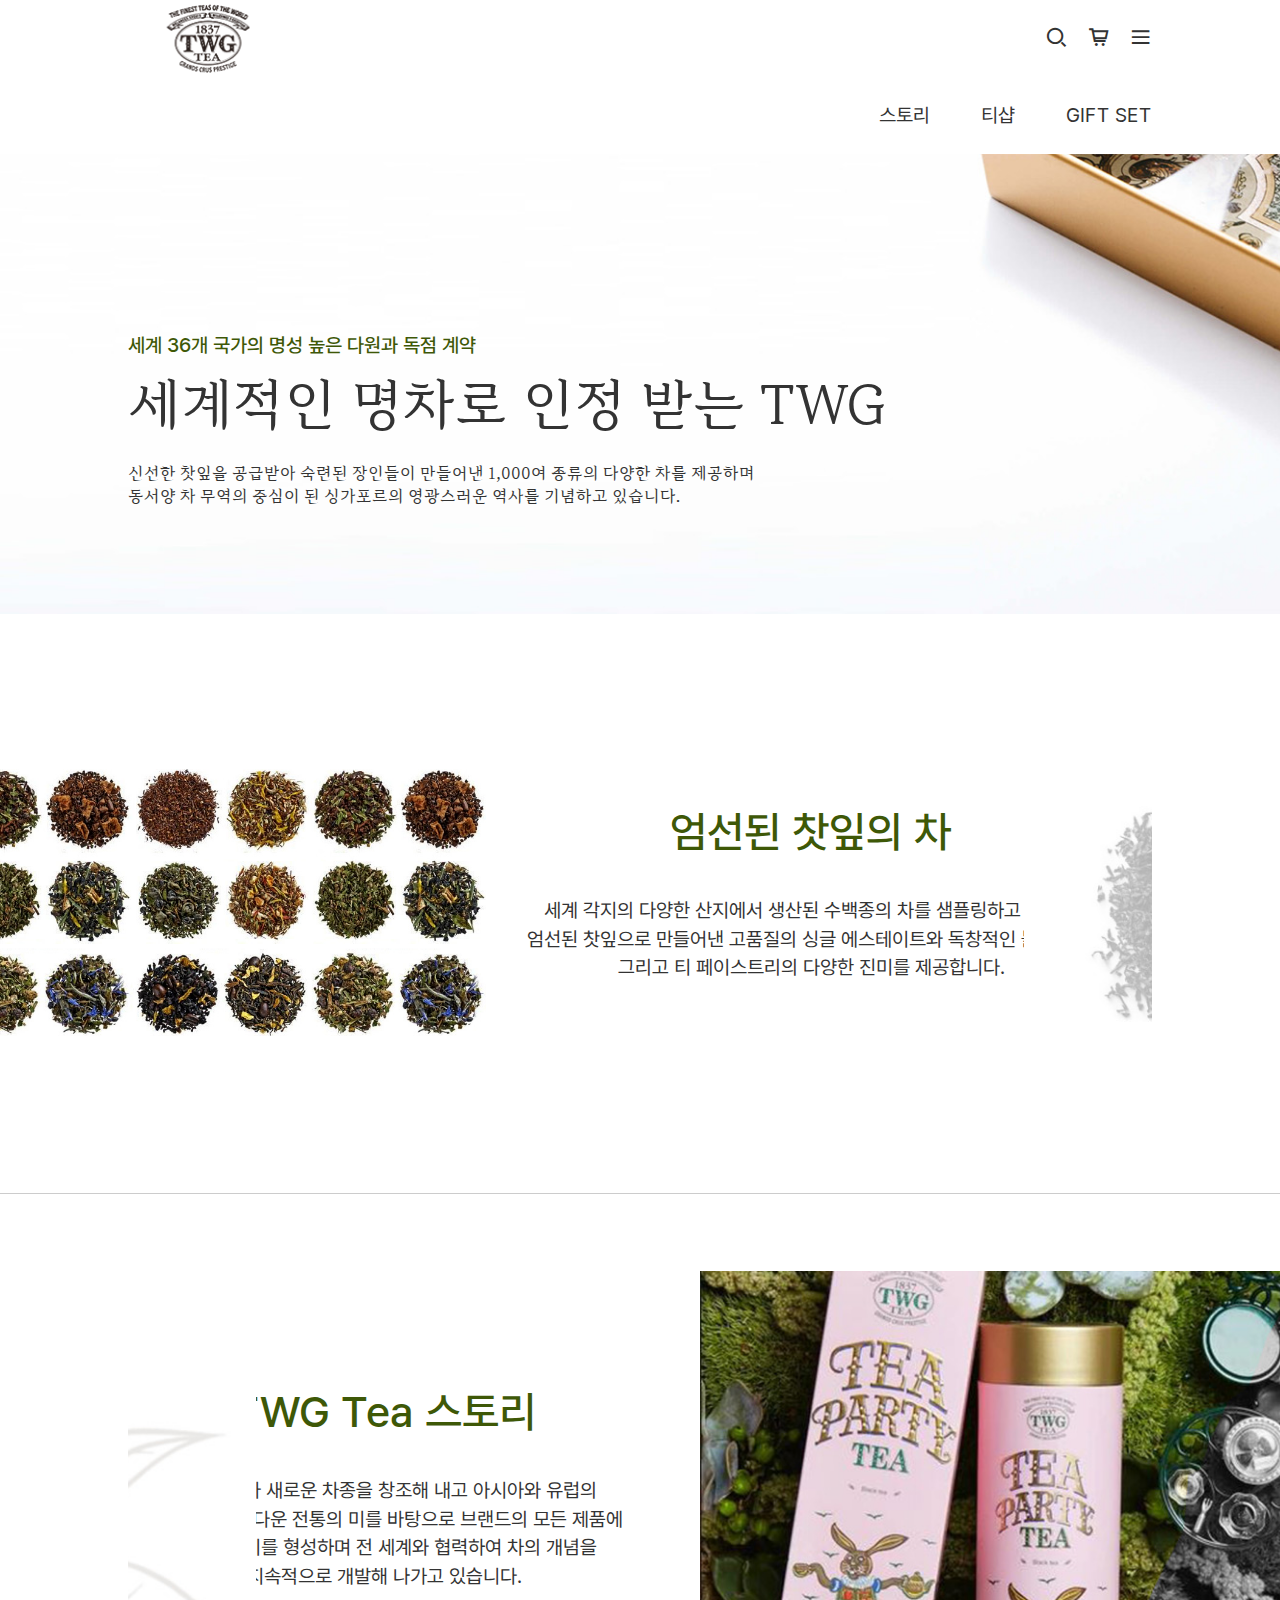
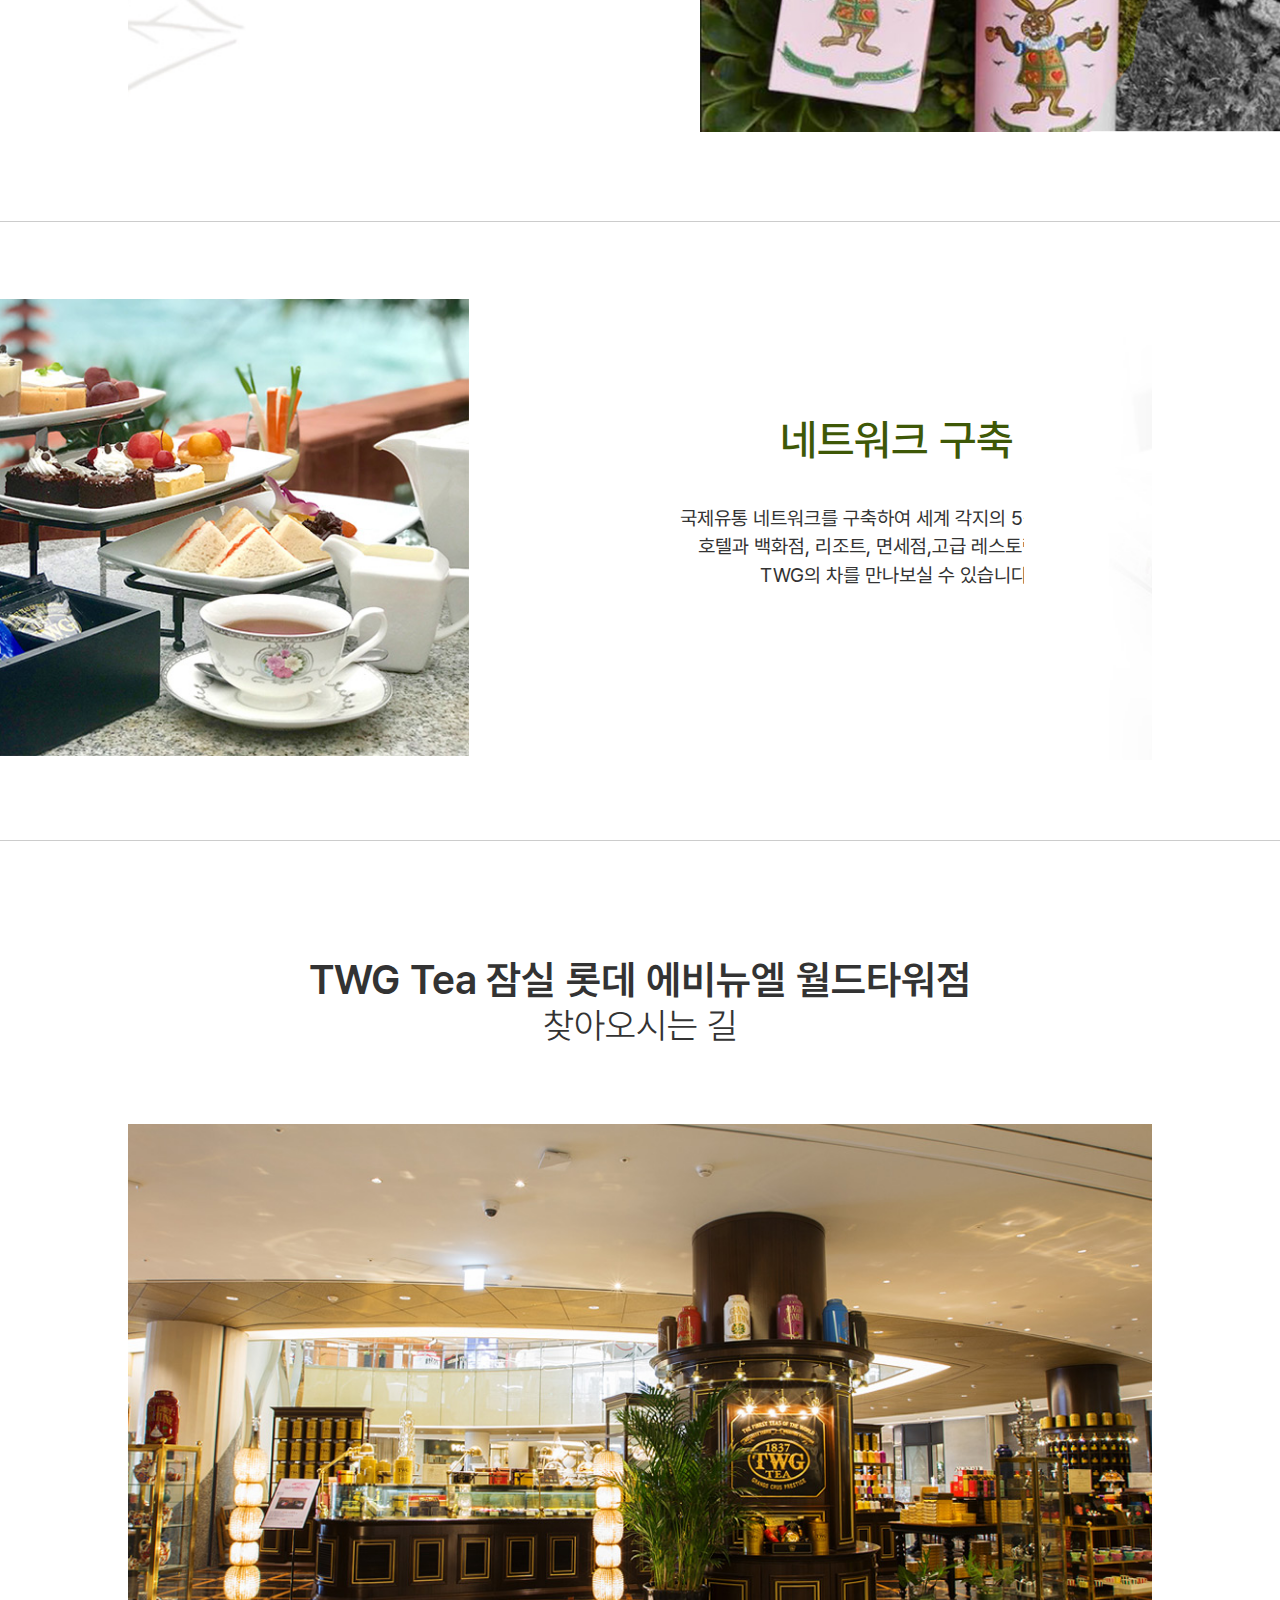
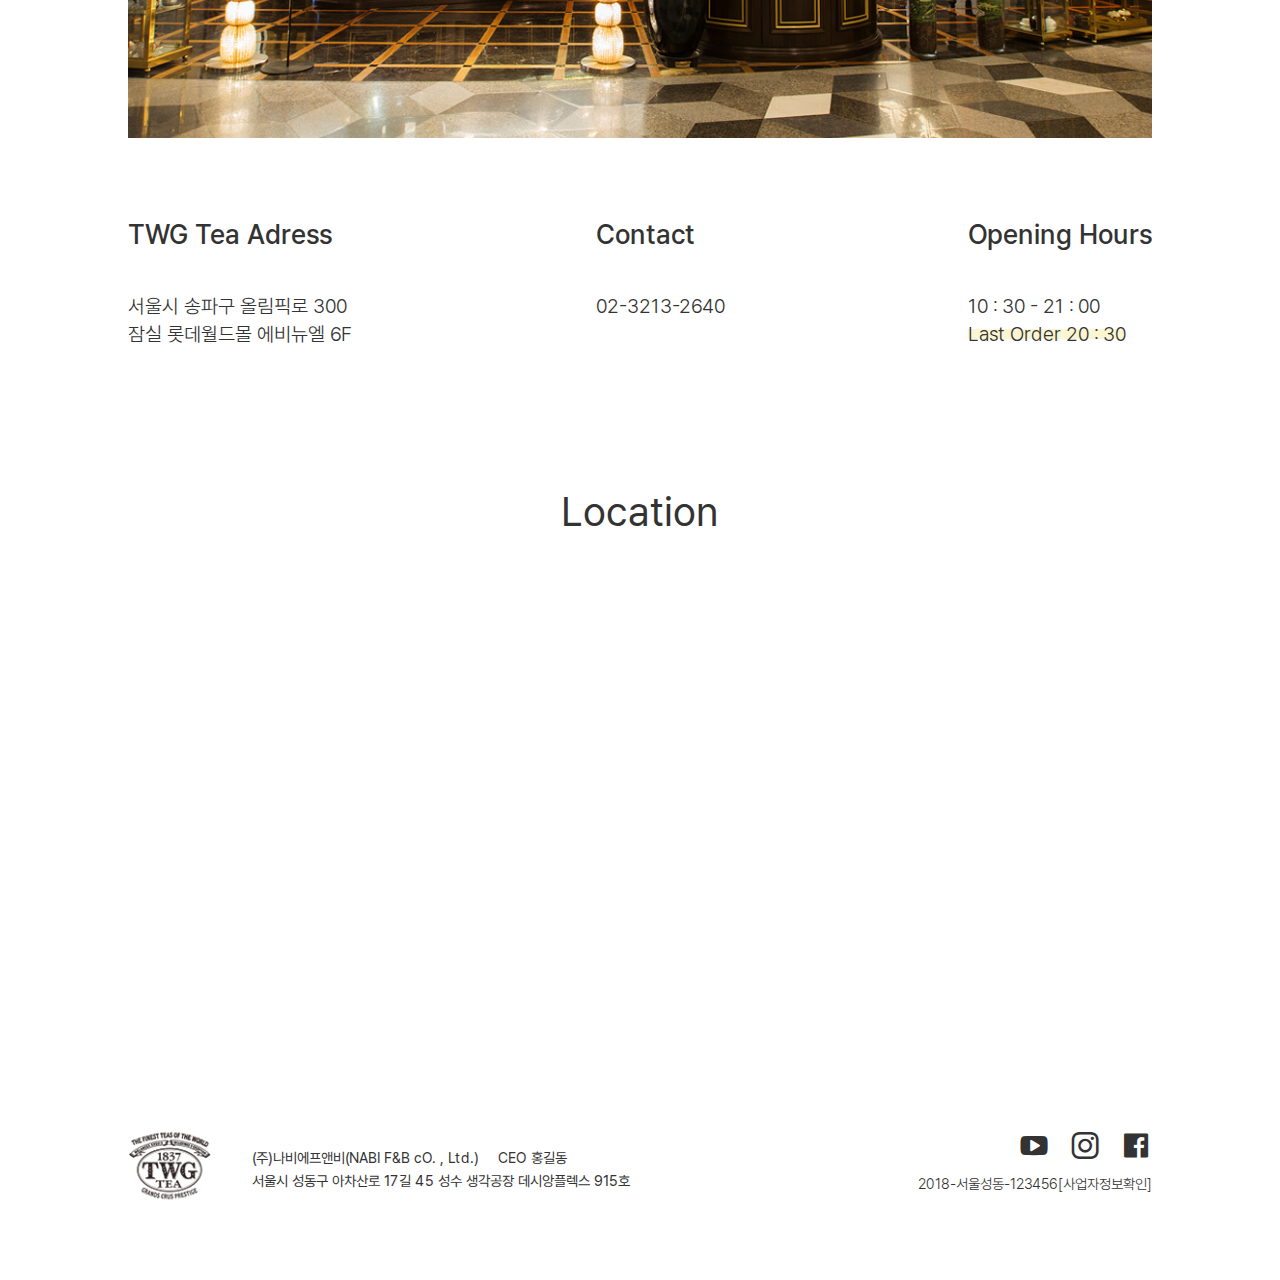
==== twg_sub01.html @ cb0516e0 "0603" ====
<!DOCTYPE html>
<html lang="ko">
<head>
    <meta charset="UTF-8">
    <meta http-equiv="X-UA-Compatible" content="IE=edge">
    <meta name="viewport" content="width=device-width, initial-scale=1.0">
    <title>TWG TEA</title>
    <link rel="stylesheet" href="./css/reset.css">
    <link rel="stylesheet" href="./css/xeicon.min.css">
    <link rel="stylesheet" href="./css/twg_sub01_pc.min.css">
    <script src="./js/jquery-3.6.0.min.js"></script>
    <script src="./js/twg_sub01.js"></script>
    <script src="./js/common.js"></script>
</head>
<body>

    <!-- 헤더 -->
    <div class="hdrWrap">
        <header>
            <div class="logo"><a href="./index.html"></a></div>
            <ul class="menu">
                <li><i></i></li>
                <li><i></i></li>
                <li><i></i></li>
            </ul>
        </header>
    </div>
    
    <!-- 메뉴박스 -->
    <div class="memuBoxWrap">
        <div class="menuBox">
            <ul class="menu">
                <li><a href="./twg_sub01.html">스토리</a></li>
                <li><a href="./twg_sub02.html">티샵</a></li>
                <li><a href="./twg_sub03.html">GIFT SET</a></li>
            </ul>
        </div>
    </div>

    <!-- 메인 -->
    <div class="mnWrap">
        <main>
            <div class="image"></div>
            <div class="texts">
                <h5>세계 36개 국가의 명성 높은 다원과 독점 계약</h5>
                <h2>세계적인 명차로 인정 받는 TWG</h2>
                <p>신선한 찻잎을 공급받아 숙련된 장인들이 만들어낸 1,000여 종류의 다양한 차를 제공하며<br>
                    동서양 차 무역의 중심이 된 싱가포르의 영광스러운 역사를 기념하고 있습니다.</p>
            </div>
        </main>
    </div>

    <!-- 컨텐츠1 -->
    <div class="cntWrap">
        <div class="content cnt01">
            <header></header>
            <section>
                <div class="artTop">
                    <article>
                        <div class="images">
                            <div class="image i1">
                                <div class="ovrGrid"></div>
                            </div>
                            <div class="image i2">
                                <div class="ovrGrid"></div>
                            </div>
                        </div>
                        <div class="texts">
                            <h3>엄선된 찻잎의 차</h3>
                            <p>세계 각지의 다양한 산지에서 생산된 수백종의 차를 샘플링하고 있으며<br>
                                엄선된 찻잎으로 만들어낸 고품질의 싱글 에스테이트와 독창적인 블렌딩 티<br>
                                그리고 티 페이스트리의 다양한 진미를 제공합니다.</p>
                        </div>
                        <div class="line"></div>
                    </article>
                </div>
                <div class="artMid">
                    <article>
                        <div class="texts">
                            <h3>TWG Tea 스토리</h3>
                            <p>매 시즌마다 새로운 차종을 창조해 내고 아시아와 유럽의<br>
                                우아하고 아름다운 전통의 미를 바탕으로 브랜드의 모든 제품에<br>
                                미적 이미지를 형성하며 전 세계와 협력하여 차의 개념을<br>
                                지속적으로 개발해 나가고 있습니다.</p>
                        </div>
                        <div class="images">
                            <div class="image i3">
                                <div class="ovrGrid"></div>
                            </div>
                            <div class="image i4">
                                <div class="ovrGrid"></div>
                            </div>
                        </div>
                    </article>
                </div>
                <div class="artBtm">
                    <article>
                        <div class="texts">
                            <h3>네트워크 구축</h3>
                            <p>국제유통 네트워크를 구축하여 세계 각지의 5성급 이상의<br>
                                호텔과 백화점, 리조트, 면세점,고급 레스토랑 등에서<br>
                                TWG의 차를 만나보실 수 있습니다.</p>
                        </div>
                        <div class="images">
                            <div class="image i5">
                                <div class="ovrGrid"></div>
                            </div>
                            <div class="image i6">
                                <div class="ovrGrid"></div>
                            </div>
                        </div>
                    </article>
                </div>
            </section>
        </div>
    </div>

    <!-- 컨텐츠2 -->
    <div class="cntWrap">
        <div class="content cnt02">
            <header>
                <h2>TWG Tea 잠실 롯데 에비뉴엘 월드타워점</h2>
                <h3>찾아오시는 길</h3>
            </header>
            <section>
                <article>
                    <div class="image"></div>
                    <div class="texts">
                        <div class="txtLeft">
                            <h3>TWG Tea Adress</h3>
                            <p>서울시 송파구 올림픽로 300<br>잠실 롯데월드몰 에비뉴엘 6F</p>
                        </div>
                        <div class="txtMid">
                            <h3>Contact</h3>
                            <p>02-3213-2640</p>
                        </div>
                        <div class="txtRight">
                            <h3>Opening Hours</h3>
                            <p>10 : 30 - 21 : 00<br>Last Order 20 : 30</p>
                        </div>
                    </div>
                </article>
            </section>
        </div>
    </div>

    <!-- 컨텐츠3 -->
    <div class="cntWrap">
        <div class="content cnt03">
            <header>
                <h2>Location</h2>
            </header>
            <section>
                <article>
                    <div class="image">
                        <!-- * 카카오맵 - 지도퍼가기 -->
                        <!-- 1. 지도 노드 -->
                        <div id="daumRoughmapContainer1653888207323" class="root_daum_roughmap root_daum_roughmap_landing"></div>

                        <!--
                            2. 설치 스크립트
                            * 지도 퍼가기 서비스를 2개 이상 넣을 경우, 설치 스크립트는 하나만 삽입합니다.
                        -->
                        <script charset="UTF-8" class="daum_roughmap_loader_script" src="https://ssl.daumcdn.net/dmaps/map_js_init/roughmapLoader.js"></script>

                        <!-- 3. 실행 스크립트 -->
                        <script charset="UTF-8">
                            new daum.roughmap.Lander({
                                "timestamp" : "1653888207323",
                                "key" : "2af9h",
                                "mapWidth" : "1080",
                                "mapHeight" : "440"
                            }).render();
                        </script>
                    </div>
                    <div class="texts"></div>
                </article>
            </section>
        </div>
    </div>

    <!-- 푸터 -->
    <div class="ftrWrap">
        <footer>
            <div class="ftrLeft">
                <div class="logo"></div>
                <div class="info">
                    <h3>(주)나비에프앤비(NABI F&B cO. , Ltd.)<span>CEO 홍길동</span></h3>
                    <h5>서울시 성동구 아차산로 17길 45 성수 생각공장 데시앙플렉스 915호</h5>
                </div>
            </div>
            <div class="ftrRight">
                <ul class="sns">
                    <li></li>
                    <li></li>
                    <li></li>
                </ul>
                <h5>2018-서울성동-123456[사업자정보확인]</h5>
            </div>
        </footer>
    </div>
    
</body>
</html>
---- css/xeicon.min.css ----
/*!
*  XEIcon 2.3.3 by @NAVER - http://xpressengine.github.io/XEIcon/ - @XEIcon
*  License - http://xpressengine.github.io/XEIcon/license.html (Font: SIL OFL 1.1, CSS: MIT License)
*/@font-face{font-family:xeicon;src:url(fonts/xeicon.eot?3ka2yj);src:url(fonts/xeicon.eot?3ka2yj#iefix) format("embedded-opentype"),url(fonts/xeicon.woff2?3ka2yj) format("woff2"),url(fonts/xeicon.ttf?3ka2yj) format("truetype"),url(fonts/xeicon.woff?3ka2yj) format("woff"),url(fonts/xeicon.svg?3ka2yj#xeicon) format("svg");font-weight:400;font-style:normal}[class*=" xi-"],[class^=xi-]{font-family:xeicon!important;display:inline-block;speak:none;font-style:normal;font-weight:400;font-variant:normal;text-transform:none;line-height:1;-webkit-font-smoothing:antialiased;-moz-osx-font-smoothing:grayscale}.xi-home:before{content:"\e900"}.xi-home-o:before{content:"\e902"}.xi-bars:before{content:"\e91c"}.xi-hamburger-back:before{content:"\eb46"}.xi-hamburger-out:before{content:"\eb45"}.xi-apps:before{content:"\e903"}.xi-ellipsis-h:before{content:"\e94a"}.xi-ellipsis-v:before{content:"\e949"}.xi-drag-vertical:before{content:"\e996"}.xi-drag-handle:before{content:"\e960"}.xi-arrow-top:before{content:"\e912"}.xi-arrow-bottom:before{content:"\e904"}.xi-arrow-left:before{content:"\e906"}.xi-arrow-right:before{content:"\e907"}.xi-arrow-up:before{content:"\e915"}.xi-arrow-down:before{content:"\e905"}.xi-long-arrow-left:before{content:"\e908"}.xi-long-arrow-right:before{content:"\e90b"}.xi-long-arrow-up:before{content:"\e909"}.xi-long-arrow-down:before{content:"\e90a"}.xi-angle-left:before{content:"\e93b"}.xi-angle-left-min:before{content:"\e93c"}.xi-angle-left-thin:before{content:"\e93d"}.xi-angle-right:before{content:"\e93e"}.xi-angle-right-min:before{content:"\e93f"}.xi-angle-right-thin:before{content:"\e940"}.xi-angle-up:before{content:"\e944"}.xi-angle-up-min:before{content:"\e945"}.xi-angle-up-thin:before{content:"\e946"}.xi-angle-down:before{content:"\e941"}.xi-angle-down-min:before{content:"\e942"}.xi-angle-down-thin:before{content:"\e943"}.xi-caret-up:before{content:"\e92f"}.xi-caret-up-min:before{content:"\e930"}.xi-caret-down:before{content:"\e935"}.xi-caret-down-min:before{content:"\e936"}.xi-caret-up-circle:before{content:"\e931"}.xi-caret-up-circle-o:before{content:"\e932"}.xi-caret-down-circle:before{content:"\e937"}.xi-caret-down-circle-o:before{content:"\e938"}.xi-caret-up-square:before{content:"\e933"}.xi-caret-up-square-o:before{content:"\e934"}.xi-caret-down-square:before{content:"\e939"}.xi-caret-down-square-o:before{content:"\e93a"}.xi-arrows-h:before{content:"\e90e"}.xi-arrows-v:before{content:"\e90f"}.xi-expand:before{content:"\e910"}.xi-compress:before{content:"\e911"}.xi-arrows:before{content:"\e90c"}.xi-arrows-alt:before{content:"\e90d"}.xi-compare-arrows:before{content:"\e947"}.xi-scroll:before{content:"\e94b"}.xi-dashboard:before{content:"\e948"}.xi-dashboard-o:before{content:"\e95e"}.xi-refresh:before{content:"\e973"}.xi-catched:before{content:"\e923"}.xi-renew:before{content:"\e977"}.xi-sync:before{content:"\e982"}.xi-eye:before{content:"\e951"}.xi-eye-o:before{content:"\e950"}.xi-eye-off:before{content:"\e953"}.xi-eye-slash:before{content:"\e953"}.xi-eye-off-o:before{content:"\e952"}.xi-eye-slash2:before{content:"\e952"}.xi-lock:before{content:"\e964"}.xi-lock-o:before{content:"\e966"}.xi-unlock:before{content:"\e965"}.xi-unlock-o:before{content:"\e967"}.xi-trash:before{content:"\e96e"}.xi-trash-o:before{content:"\e96f"}.xi-flag:before{content:"\e961"}.xi-flag-o:before{content:"\e962"}.xi-expand-square:before{content:"\e954"}.xi-compress-square:before{content:"\e955"}.xi-log-in:before{content:"\e963"}.xi-log-out:before{content:"\e972"}.xi-search:before{content:"\e97a"}.xi-magnifier:before{content:"\e97a"}.xi-zoom-in:before{content:"\e97b"}.xi-magnifier-expand:before{content:"\e97b"}.xi-zoom-out:before{content:"\e97c"}.xi-magnifier-reduce:before{content:"\e97c"}.xi-subdirectory:before{content:"\e97e"}.xi-subdirectory-arrow:before{content:"\e981"}.xi-external-link:before{content:"\e980"}.xi-cog:before{content:"\e986"}.xi-view-array:before{content:"\e983"}.xi-view-carousel:before{content:"\e984"}.xi-view-column:before{content:"\e985"}.xi-view-day:before{content:"\e98d"}.xi-view-list:before{content:"\e993"}.xi-view-module:before{content:"\e997"}.xi-view-stream:before{content:"\e99a"}.xi-wrench:before{content:"\e99b"}.xi-filter:before{content:"\e9d9"}.xi-funnel:before{content:"\e9d9"}.xi-plus:before{content:"\e913"}.xi-plus-min:before{content:"\e914"}.xi-plus-thin:before{content:"\e9c5"}.xi-minus:before{content:"\e91a"}.xi-minus-min:before{content:"\e91b"}.xi-minus-thin:before{content:"\e9c1"}.xi-close:before{content:"\e921"}.xi-close-min:before{content:"\e922"}.xi-close-thin:before{content:"\e9af"}.xi-check:before{content:"\e928"}.xi-check-min:before{content:"\e929"}.xi-check-thin:before{content:"\e92a"}.xi-plus-circle:before{content:"\e916"}.xi-plus-circle-o:before{content:"\e917"}.xi-minus-circle:before{content:"\e91d"}.xi-minus-circle-o:before{content:"\e91e"}.xi-close-circle:before{content:"\e924"}.xi-close-circle-o:before{content:"\e925"}.xi-check-circle:before{content:"\e92b"}.xi-check-circle-o:before{content:"\e92c"}.xi-plus-square:before{content:"\e918"}.xi-plus-square-o:before{content:"\e919"}.xi-minus-square:before{content:"\e91f"}.xi-minus-square-o:before{content:"\e920"}.xi-close-square:before{content:"\e926"}.xi-close-square-o:before{content:"\e927"}.xi-check-square:before{content:"\e92d"}.xi-check-box:before{content:"\e92d"}.xi-checkbox-blank:before{content:"\ea0e"}.xi-check-square-o:before{content:"\e92e"}.xi-checkbox-checked:before{content:"\e92e"}.xi-radiobox-blank:before{content:"\e9c6"}.xi-radiobox-checked:before{content:"\e9c7"}.xi-cut:before{content:"\e9b0"}.xi-label:before{content:"\e9b1"}.xi-label-o:before{content:"\e9b2"}.xi-library-add:before{content:"\e9b3"}.xi-library-bookmark:before{content:"\e9b4"}.xi-tagged-book:before{content:"\e9b4"}.xi-save:before{content:"\e9b9"}.xi-lightbulb:before{content:"\e9be"}.xi-idea:before{content:"\e9be"}.xi-lightbulb-o:before{content:"\e9bf"}.xi-link:before{content:"\e9c0"}.xi-package:before{content:"\e9c2"}.xi-archive:before{content:"\e9c2"}.xi-pen:before{content:"\e9c3"}.xi-pen-o:before{content:"\e9c4"}.xi-undo:before{content:"\e9d2"}.xi-redo:before{content:"\e9c8"}.xi-switch-off:before{content:"\e9c9"}.xi-switch-on:before{content:"\e9ca"}.xi-toggle-off:before{content:"\e9cb"}.xi-toggle-on:before{content:"\e9cd"}.xi-bookmark:before{content:"\ea1c"}.xi-bookmark-o:before{content:"\ea1d"}.xi-tag:before{content:"\ea36"}.xi-tags:before{content:"\ea37"}.xi-mail:before{content:"\ea06"}.xi-envelope:before{content:"\ea06"}.xi-social-email:before{content:"\ea06"}.xi-mail-o:before{content:"\ea07"}.xi-mail-read:before{content:"\ea08"}.xi-envelope-open:before{content:"\ea08"}.xi-mail-read-o:before{content:"\ea09"}.xi-send:before{content:"\ea0b"}.xi-paper-plane:before{content:"\ea0b"}.xi-reply:before{content:"\ea0d"}.xi-reply-all:before{content:"\ea0c"}.xi-share:before{content:"\e9fa"}.xi-share-l:before{content:"\e9fa"}.xi-share-alt:before{content:"\e9e9"}.xi-share-alt-o:before{content:"\e9ea"}.xi-call:before{content:"\e9d3"}.xi-phone:before{content:"\e9d3"}.xi-call-outgoing:before{content:"\e9d4"}.xi-call-incoming:before{content:"\e9d6"}.xi-call-reception:before{content:"\e9d6"}.xi-call-missed:before{content:"\e9d5"}.xi-comment:before{content:"\e9d7"}.xi-comment-o:before{content:"\e9d8"}.xi-forum:before{content:"\e9f0"}.xi-comments:before{content:"\e9f0"}.xi-forum-o:before{content:"\e9f1"}.xi-video-call:before{content:"\ea18"}.xi-xi-film:before{content:"\ea18"}.xi-voicemail:before{content:"\ea19"}.xi-note:before{content:"\ea1a"}.xi-note-o:before{content:"\ea1b"}.xi-at:before{content:"\ea0a"}.xi-message:before{content:"\ea14"}.xi-message-o:before{content:"\ea15"}.xi-speech:before{content:"\ea12"}.xi-speech-o:before{content:"\ea13"}.xi-user-address:before{content:"\e9f4"}.xi-profile:before{content:"\e9f2"}.xi-user-circle:before{content:"\e9f2"}.xi-profile-o:before{content:"\ea2a"}.xi-user:before{content:"\e9f3"}.xi-users:before{content:"\e9f9"}.xi-group:before{content:"\ea2e"}.xi-community:before{content:"\ea2e"}.xi-user-plus:before{content:"\e9f7"}.xi-users-plus:before{content:"\ea17"}.xi-user-o:before{content:"\e9f5"}.xi-users-o:before{content:"\ea04"}.xi-user-plus-o:before{content:"\e9f8"}.xi-star:before{content:"\ea0f"}.xi-star-o:before{content:"\ea16"}.xi-heart:before{content:"\ea10"}.xi-heart-o:before{content:"\ea11"}.xi-thumbs-up:before{content:"\ea28"}.xi-thumbs-down:before{content:"\ea29"}.xi-crown:before{content:"\e9da"}.xi-trophy:before{content:"\ea38"}.xi-emoticon-happy:before{content:"\e9dd"}.xi-happy-face:before{content:"\e9dd"}.xi-emoticon-happy-o:before{content:"\e9ed"}.xi-emoticon-smiley:before{content:"\e9e4"}.xi-smiley-face:before{content:"\e9e4"}.xi-emoticon-smiley-o:before{content:"\e9e6"}.xi-emoticon-neutral:before{content:"\e9eb"}.xi-neutral-face:before{content:"\e9eb"}.xi-emoticon-neutral-o:before{content:"\e9ec"}.xi-emoticon-bad:before{content:"\e9de"}.xi-emoticon-bad-o:before{content:"\e9df"}.xi-emoticon-sad:before{content:"\e9ee"}.xi-sad-face:before{content:"\e9ee"}.xi-emoticon-sad-o:before{content:"\e9ef"}.xi-emoticon-devil:before{content:"\e9e2"}.xi-angry-face:before{content:"\e9e2"}.xi-emoticon-devil-o:before{content:"\e9e3"}.xi-emoticon-cool:before{content:"\e9e0"}.xi-emoticon-cool-o:before{content:"\e9e1"}.xi-bell:before{content:"\e99c"}.xi-bell-o:before{content:"\e99d"}.xi-bell-off:before{content:"\e99e"}.xi-bell-slash:before{content:"\e99e"}.xi-bell-off-o:before{content:"\e99f"}.xi-alarm:before{content:"\ea1e"}.xi-alarm-o:before{content:"\ea1f"}.xi-alarm-off:before{content:"\ea20"}.xi-time:before{content:"\ea2b"}.xi-time-o:before{content:"\ea2c"}.xi-snooze:before{content:"\ea27"}.xi-calendar:before{content:"\e9a0"}.xi-calendar-add:before{content:"\e9a1"}.xi-calendar-remove:before{content:"\e9a2"}.xi-calendar-cancle:before{content:"\e9a3"}.xi-calendar-check:before{content:"\e9a4"}.xi-calendar-list:before{content:"\e9a5"}.xi-new:before{content:"\e9a8"}.xi-new-o:before{content:"\e9a9"}.xi-info:before{content:"\e9a6"}.xi-information-circle:before{content:"\e9a6"}.xi-info-o:before{content:"\e9a7"}.xi-help:before{content:"\e9ad"}.xi-unknown-circle:before{content:"\e9ad"}.xi-help-o:before{content:"\e9ac"}.xi-error:before{content:"\e9aa"}.xi-error-o:before{content:"\e9ab"}.xi-ban:before{content:"\e9ae"}.xi-slash-circle:before{content:"\e9ae"}.xi-warning:before{content:"\ea2d"}.xi-hand-paper:before{content:"\ea21"}.xi-key:before{content:"\ea22"}.xi-security:before{content:"\ea24"}.xi-shield:before{content:"\ea24"}.xi-shield-checked:before{content:"\ea25"}.xi-check-shield:before{content:"\ea25"}.xi-shield-checked-o:before{content:"\ea26"}.xi-align-justify:before{content:"\e956"}.xi-align-left:before{content:"\e957"}.xi-align-center:before{content:"\e958"}.xi-align-right:before{content:"\e959"}.xi-indent:before{content:"\e95a"}.xi-dedent:before{content:"\e95b"}.xi-list-dot:before{content:"\e95c"}.xi-list-ul:before{content:"\e95c"}.xi-list-square:before{content:"\e95d"}.xi-list-ul-square:before{content:"\e95d"}.xi-list-number:before{content:"\ea6b"}.xi-list-ol:before{content:"\ea6b"}.xi-list:before{content:"\e95f"}.xi-list-ul-l:before{content:"\e95f"}.xi-paragraph:before{content:"\e968"}.xi-bold:before{content:"\e96a"}.xi-italic:before{content:"\e96c"}.xi-strikethrough:before{content:"\e969"}.xi-underline:before{content:"\e96b"}.xi-caps:before{content:"\e96d"}.xi-text-size:before{content:"\eaba"}.xi-text-type:before{content:"\e97f"}.xi-type:before{content:"\e97f"}.xi-spellcheck:before{content:"\eaa9"}.xi-translate:before{content:"\eabc"}.xi-line-height:before{content:"\e976"}.xi-lineheight:before{content:"\e976"}.xi-font:before{content:"\ea63"}.xi-text-format:before{content:"\eab9"}.xi-text-color:before{content:"\eaaa"}.xi-color-fill:before{content:"\ea5e"}.xi-color-helper:before{content:"\ea5f"}.xi-scissors:before{content:"\e994"}.xi-document:before{content:"\e998"}.xi-form:before{content:"\e998"}.xi-palette:before{content:"\e995"}.xi-color:before{content:"\e995"}.xi-color-dropper:before{content:"\e97d"}.xi-eye-dropper:before{content:"\e97d"}.xi-eraser:before{content:"\e970"}.xi-eraser-o:before{content:"\e971"}.xi-sort-asc:before{content:"\e974"}.xi-lineheight-plus:before{content:"\e974"}.xi-sort-desc:before{content:"\e975"}.xi-lineheight-minus:before{content:"\e975"}.xi-rotate-right:before{content:"\e978"}.xi-rotate-left:before{content:"\e979"}.xi-layout:before{content:"\e988"}.xi-layout-top:before{content:"\e988"}.xi-layout-o:before{content:"\e98e"}.xi-layout-full:before{content:"\e989"}.xi-layout-full-o:before{content:"\e98f"}.xi-layout-snb:before{content:"\e98a"}.xi-layout-top-left:before{content:"\e98a"}.xi-layout-snb-o:before{content:"\e990"}.xi-layout-aside:before{content:"\e98b"}.xi-layout-top-right:before{content:"\e98b"}.xi-layout-aside-o:before{content:"\e991"}.xi-layout-column:before{content:"\e98c"}.xi-layout-top-three:before{content:"\e98c"}.xi-layout-column-o:before{content:"\e992"}.xi-crop:before{content:"\e999"}.xi-border-color:before{content:"\ea39"}.xi-line-style:before{content:"\ea66"}.xi-line-weight:before{content:"\ea67"}.xi-border-all:before{content:"\e987"}.xi-border-bottom:before{content:"\ea32"}.xi-border-clear:before{content:"\ea33"}.xi-border-horizontal:before{content:"\ea45"}.xi-border-inner:before{content:"\ea46"}.xi-border-left:before{content:"\ea49"}.xi-border-outer:before{content:"\ea4f"}.xi-border-right:before{content:"\ea51"}.xi-border-style:before{content:"\ea52"}.xi-border-top:before{content:"\ea54"}.xi-border-vertical:before{content:"\ea5c"}.xi-valign-top:before{content:"\eabf"}.xi-valign-bottom:before{content:"\eabd"}.xi-valign-center:before{content:"\eabe"}.xi-code:before{content:"\ea5d"}.xi-emoticon:before{content:"\ea62"}.xi-emoji:before{content:"\ea62"}.xi-face:before{content:"\ea62"}.xi-link-insert:before{content:"\ea6a"}.xi-link-l:before{content:"\ea6a"}.xi-link-broken:before{content:"\ea68"}.xi-unlink:before{content:"\ea68"}.xi-omega:before{content:"\ea6c"}.xi-opacity:before{content:"\ea6d"}.xi-overscan:before{content:"\ea78"}.xi-paperclip:before{content:"\ea7f"}.xi-transform:before{content:"\eabb"}.xi-power-off:before{content:"\e94c"}.xi-esc:before{content:"\e94f"}.xi-command:before{content:"\e94e"}.xi-alt:before{content:"\e94d"}.xi-tab:before{content:"\eaf8"}.xi-backspace:before{content:"\eac4"}.xi-capslock:before{content:"\ead6"}.xi-watch:before{content:"\e9b5"}.xi-mouse:before{content:"\e9b6"}.xi-sdcard:before{content:"\e9b7"}.xi-usb-drive:before{content:"\e9b8"}.xi-diskette:before{content:"\e9ba"}.xi-print:before{content:"\e9bb"}.xi-social-print:before{content:"\e9bb"}.xi-fax:before{content:"\e9bc"}.xi-webcam:before{content:"\e9cc"}.xi-projector:before{content:"\e9ce"}.xi-presentation:before{content:"\e9cf"}.xi-plug:before{content:"\e9d0"}.xi-speaker:before{content:"\ea60"}.xi-airplay:before{content:"\eac0"}.xi-alarm-clock:before{content:"\eac1"}.xi-alarm-clock-o:before{content:"\eac2"}.xi-alarm-clock-off:before{content:"\eac3"}.xi-battery:before{content:"\eac5"}.xi-battery-full:before{content:"\eac5"}.xi-battery-o:before{content:"\ead0"}.xi-battery-min:before{content:"\ead0"}.xi-battery-10:before{content:"\eac6"}.xi-battery-20:before{content:"\eac7"}.xi-battery-30:before{content:"\eac8"}.xi-battery-40:before{content:"\eac9"}.xi-battery-50:before{content:"\eacb"}.xi-battery-60:before{content:"\eacc"}.xi-battery-70:before{content:"\eacd"}.xi-battery-80:before{content:"\eace"}.xi-battery-90:before{content:"\eacf"}.xi-bluetooth:before{content:"\ead1"}.xi-bluetooth-off:before{content:"\ead2"}.xi-bluetooth-on:before{content:"\ead3"}.xi-bluetooth-search:before{content:"\ead4"}.xi-brightness:before{content:"\ead5"}.xi-clock:before{content:"\ead7"}.xi-clock-o:before{content:"\ead8"}.xi-contrast:before{content:"\ead9"}.xi-desktop:before{content:"\eada"}.xi-monitor:before{content:"\eada"}.xi-laptop:before{content:"\eae9"}.xi-devices:before{content:"\eadb"}.xi-tablet:before{content:"\eaf9"}.xi-mobile:before{content:"\eaed"}.xi-tv:before{content:"\eafb"}.xi-enter:before{content:"\eadc"}.xi-flashlight:before{content:"\eadd"}.xi-flashlight-off:before{content:"\eade"}.xi-flight-off:before{content:"\eadf"}.xi-flight-on:before{content:"\eae0"}.xi-gamepad:before{content:"\eae1"}.xi-gps:before{content:"\eae2"}.xi-gps-none:before{content:"\eae3"}.xi-gps-off:before{content:"\eae4"}.xi-hdd:before{content:"\eae5"}.xi-hdmi:before{content:"\eae6"}.xi-keyboard:before{content:"\eae7"}.xi-keyboard-o:before{content:"\eae8"}.xi-space-bar:before{content:"\eaf7"}.xi-lock-rotation:before{content:"\eaea"}.xi-chip:before{content:"\eaeb"}.xi-chip-o:before{content:"\eaec"}.xi-mouse-pointer:before{content:"\eaee"}.xi-router:before{content:"\eaef"}.xi-wifi-router:before{content:"\eaef"}.xi-router-o:before{content:"\eaf0"}.xi-signal:before{content:"\eaf1"}.xi-signal-1:before{content:"\eaf2"}.xi-signal-2:before{content:"\eaf3"}.xi-signal-3:before{content:"\eaf4"}.xi-signal-4:before{content:"\eaf5"}.xi-signal-none:before{content:"\eaf6"}.xi-touch:before{content:"\eafa"}.xi-usb:before{content:"\eafc"}.xi-wifi:before{content:"\eafd"}.xi-wifi-signal:before{content:"\eafd"}.xi-wifi-signal-mid:before{content:"\eafe"}.xi-wifi-signal-min:before{content:"\eaff"}.xi-wifi-signal-off:before{content:"\eb00"}.xi-chart-bar:before{content:"\e901"}.xi-book:before{content:"\ea34"}.xi-book-o:before{content:"\ea35"}.xi-play:before{content:"\ea3e"}.xi-caret-right:before{content:"\ea3e"}.xi-play-circle:before{content:"\ea40"}.xi-play-circle-o:before{content:"\ea3f"}.xi-pause-circle:before{content:"\ea3d"}.xi-pause-circle-o:before{content:"\ea3c"}.xi-pause:before{content:"\ea3b"}.xi-stop:before{content:"\ea41"}.xi-recording-stop:before{content:"\eb24"}.xi-recording:before{content:"\eb21"}.xi-record:before{content:"\eb21"}.xi-eject:before{content:"\ea42"}.xi-step-backward:before{content:"\ea43"}.xi-step-forward:before{content:"\ea44"}.xi-backward:before{content:"\ea47"}.xi-forward:before{content:"\ea48"}.xi-fast-backward:before{content:"\eb08"}.xi-fast-forward:before{content:"\eb07"}.xi-camera:before{content:"\ea4b"}.xi-camera-o:before{content:"\ea4a"}.xi-videocam:before{content:"\ea4d"}.xi-video-camera:before{content:"\ea4d"}.xi-videocam-o:before{content:"\ea4c"}.xi-image:before{content:"\ea50"}.xi-image-o:before{content:"\ea4e"}.xi-microphone-o:before{content:"\ea56"}.xi-microphone:before{content:"\ea57"}.xi-microphone-off:before{content:"\ea58"}.xi-microphone-slash:before{content:"\ea58"}.xi-volume-mute:before{content:"\ea59"}.xi-volume:before{content:"\ea59"}.xi-volume-down:before{content:"\ea5a"}.xi-volume-min:before{content:"\ea5a"}.xi-volume-up:before{content:"\ea5b"}.xi-volume-max:before{content:"\ea5b"}.xi-volume-off:before{content:"\eb39"}.xi-volume-slash:before{content:"\eb39"}.xi-album:before{content:"\ea61"}.xi-record-play:before{content:"\ea61"}.xi-cd-r:before{content:"\ea61"}.xi-headset:before{content:"\ea64"}.xi-music:before{content:"\ea65"}.xi-chart-pyramid:before{content:"\ea69"}.xi-chart-bar-square:before{content:"\eb01"}.xi-chart-line:before{content:"\eb02"}.xi-chart-pie:before{content:"\eb03"}.xi-chart-pie-o:before{content:"\eb04"}.xi-equalizer:before{content:"\eb05"}.xi-volume-bar:before{content:"\eb05"}.xi-equalizer-thin:before{content:"\ea55"}.xi-exposure:before{content:"\eb06"}.xi-flash:before{content:"\eb09"}.xi-flash-off:before{content:"\eb0a"}.xi-focus-center:before{content:"\eb0b"}.xi-focus-frame:before{content:"\eb0c"}.xi-focus-weak:before{content:"\eb11"}.xi-paper:before{content:"\eb1e"}.xi-paper-o:before{content:"\eb1f"}.xi-library-books:before{content:"\eb14"}.xi-library-books-o:before{content:"\eb16"}.xi-library-image:before{content:"\eb17"}.xi-library-image-o:before{content:"\eb18"}.xi-library-music:before{content:"\eb19"}.xi-library-video:before{content:"\eb1a"}.xi-movie:before{content:"\eb1b"}.xi-movie-o:before{content:"\eb1c"}.xi-pacman:before{content:"\eb1d"}.xi-radio:before{content:"\eb20"}.xi-repeat:before{content:"\eb25"}.xi-repeat-one:before{content:"\eb26"}.xi-shuffle:before{content:"\eb27"}.xi-timer:before{content:"\eb29"}.xi-timer-o:before{content:"\eb2a"}.xi-timer-off-o:before{content:"\eb2f"}.xi-timer-sand:before{content:"\eb30"}.xi-sandwatch-min:before{content:"\eb30"}.xi-timer-sand-o:before{content:"\eb31"}.xi-trending-flat:before{content:"\eb36"}.xi-trending-down:before{content:"\eb33"}.xi-decline:before{content:"\eb33"}.xi-trending-up:before{content:"\eb37"}.xi-rise:before{content:"\eb37"}.xi-tune:before{content:"\eb38"}.xi-map:before{content:"\eb22"}.xi-map-folding:before{content:"\eb22"}.xi-map-o:before{content:"\eb23"}.xi-my-location:before{content:"\eb5d"}.xi-location-arrow:before{content:"\eb58"}.xi-woman:before{content:"\ea2f"}.xi-man:before{content:"\ea30"}.xi-toilet:before{content:"\ea31"}.xi-pregnant-woman:before{content:"\eb61"}.xi-maternity:before{content:"\eb61"}.xi-walk:before{content:"\eb6d"}.xi-walking:before{content:"\eb6d"}.xi-run:before{content:"\eb63"}.xi-wheelchair:before{content:"\eb6e"}.xi-glass:before{content:"\eb28"}.xi-market:before{content:"\eb2b"}.xi-shopping-bag:before{content:"\eb2b"}.xi-pharmacy:before{content:"\eb2c"}.xi-laundry:before{content:"\eb2e"}.xi-florist:before{content:"\eb32"}.xi-hlz:before{content:"\eb34"}.xi-park:before{content:"\eb35"}.xi-airplane:before{content:"\eb3a"}.xi-all:before{content:"\eb3b"}.xi-flight-takeoff:before{content:"\eb3c"}.xi-flight:before{content:"\eb3c"}.xi-flight-land:before{content:"\eb3d"}.xi-bank:before{content:"\eb3e"}.xi-bank-o:before{content:"\eb3e"}.xi-beach:before{content:"\eb3f"}.xi-bicycle:before{content:"\eb40"}.xi-building:before{content:"\eb41"}.xi-bus:before{content:"\eb42"}.xi-business:before{content:"\eb43"}.xi-cafe:before{content:"\eb44"}.xi-cake:before{content:"\eb47"}.xi-car:before{content:"\eb48"}.xi-church:before{content:"\eb49"}.xi-city:before{content:"\eb4a"}.xi-compass:before{content:"\eb4b"}.xi-compass-o:before{content:"\eb4c"}.xi-convenience-store:before{content:"\eb4d"}.xi-directions:before{content:"\eb4e"}.xi-factory:before{content:"\eb4f"}.xi-fitness-center:before{content:"\eb50"}.xi-garden:before{content:"\eb51"}.xi-gas-station:before{content:"\eb52"}.xi-golf:before{content:"\eb53"}.xi-hand-pointing:before{content:"\eb54"}.xi-hospital:before{content:"\eb55"}.xi-hotel:before{content:"\eb56"}.xi-library:before{content:"\eb57"}.xi-maker:before{content:"\eb59"}.xi-marker-circle:before{content:"\eb59"}.xi-marker-plus:before{content:"\eb5b"}.xi-maker-drop:before{content:"\eb5f"}.xi-map-marker:before{content:"\eb5f"}.xi-marker-check:before{content:"\eb5a"}.xi-motorcycle:before{content:"\eb5c"}.xi-navigation:before{content:"\eb5e"}.xi-pool:before{content:"\eb60"}.xi-restaurant:before{content:"\eb62"}.xi-school:before{content:"\eb64"}.xi-ship:before{content:"\eb65"}.xi-spa:before{content:"\eb66"}.xi-stroller:before{content:"\eb67"}.xi-subway:before{content:"\eb68"}.xi-taxi:before{content:"\eb69"}.xi-theater:before{content:"\eb6a"}.xi-film:before{content:"\eb6a"}.xi-traffic:before{content:"\eb6b"}.xi-train:before{content:"\eb6c"}.xi-cart:before{content:"\eb6f"}.xi-cart-o:before{content:"\e9fb"}.xi-cart-add:before{content:"\e9fc"}.xi-cart-remove:before{content:"\e9fd"}.xi-basket:before{content:"\e9fe"}.xi-box:before{content:"\ea01"}.xi-fragile:before{content:"\ea02"}.xi-coupon:before{content:"\ea03"}.xi-shop:before{content:"\ea05"}.xi-gift:before{content:"\eb70"}.xi-present:before{content:"\eb70"}.xi-gift-o:before{content:"\ea3a"}.xi-exchange:before{content:"\ea53"}.xi-barter:before{content:"\ea53"}.xi-yuan:before{content:"\ea6e"}.xi-won:before{content:"\ea6f"}.xi-yen:before{content:"\ea70"}.xi-pound:before{content:"\ea71"}.xi-euro:before{content:"\ea72"}.xi-rial:before{content:"\ea73"}.xi-dollar:before{content:"\ea74"}.xi-peso:before{content:"\ea75"}.xi-rupee:before{content:"\ea76"}.xi-credit-card:before{content:"\ea77"}.xi-money:before{content:"\ea79"}.xi-piggy-bank:before{content:"\ea7a"}.xi-strongbox:before{content:"\ea7b"}.xi-briefcase:before{content:"\ea7c"}.xi-percent:before{content:"\ea7d"}.xi-calculator:before{content:"\ea7e"}.xi-medicine:before{content:"\eb2d"}.xi-receipt:before{content:"\eb71"}.xi-truck:before{content:"\eb72"}.xi-wallet:before{content:"\eb73"}.xi-file:before{content:"\ea94"}.xi-file-o:before{content:"\ea80"}.xi-file-add:before{content:"\ea95"}.xi-file-add-o:before{content:"\ea81"}.xi-file-remove:before{content:"\ea96"}.xi-file-remove-o:before{content:"\ea82"}.xi-file-text:before{content:"\ea97"}.xi-file-text-o:before{content:"\ea83"}.xi-documents:before{content:"\ea98"}.xi-stack-paper:before{content:"\ea98"}.xi-documents-o:before{content:"\ea84"}.xi-file-image:before{content:"\ea99"}.xi-file-image-o:before{content:"\ea85"}.xi-file-video:before{content:"\ea9a"}.xi-file-video-o:before{content:"\ea86"}.xi-file-music:before{content:"\ea9b"}.xi-file-music-o:before{content:"\ea87"}.xi-file-code:before{content:"\ea9c"}.xi-file-code-o:before{content:"\ea88"}.xi-file-zip:before{content:"\ea9d"}.xi-file-zip-o:before{content:"\ea89"}.xi-file-upload:before{content:"\ea9e"}.xi-file-upload-o:before{content:"\ea8a"}.xi-file-download:before{content:"\ea9f"}.xi-file-download-o:before{content:"\ea8b"}.xi-file-check:before{content:"\eaa0"}.xi-file-check-o:before{content:"\ea8c"}.xi-folder:before{content:"\eaa1"}.xi-folder-o:before{content:"\ea8d"}.xi-folder-open:before{content:"\eaa8"}.xi-folder-shared:before{content:"\eb7d"}.xi-folder-zip:before{content:"\eaa7"}.xi-folder-zip-o:before{content:"\ea93"}.xi-folder-add:before{content:"\eaa2"}.xi-folder-add-o:before{content:"\ea8e"}.xi-folder-remove:before{content:"\eaa3"}.xi-folder-remove-o:before{content:"\ea8f"}.xi-folder-check:before{content:"\eaa4"}.xi-folder-check-o:before{content:"\ea90"}.xi-folder-upload:before{content:"\eaa5"}.xi-folder-upload-o:before{content:"\ea91"}.xi-folder-download:before{content:"\eaa6"}.xi-folder-download-o:before{content:"\ea92"}.xi-attachment:before{content:"\eb74"}.xi-cloud:before{content:"\eb75"}.xi-cloud-o:before{content:"\eb78"}.xi-cloud-off:before{content:"\eb79"}.xi-cloud-upload:before{content:"\eb7a"}.xi-cloud-upload-o:before{content:"\eb7b"}.xi-cloud-download:before{content:"\eb76"}.xi-cloud-download-o:before{content:"\eb77"}.xi-upload:before{content:"\eb7e"}.xi-download:before{content:"\eb7c"}.xi-globus:before{content:"\e9d1"}.xi-browser:before{content:"\e9db"}.xi-browser-text:before{content:"\e9dc"}.xi-rss-square:before{content:"\e9e5"}.xi-central-signal:before{content:"\e9e7"}.xi-central-router:before{content:"\e9e8"}.xi-antenna:before{content:"\e9f6"}.xi-barcode:before{content:"\e9ff"}.xi-qr-code:before{content:"\ea00"}.xi-accessibility:before{content:"\eb7f"}.xi-branch:before{content:"\eb80"}.xi-fork:before{content:"\eb85"}.xi-code-fork:before{content:"\eb85"}.xi-pull-requests:before{content:"\eb92"}.xi-merge:before{content:"\eb8b"}.xi-log:before{content:"\eb8a"}.xi-bug:before{content:"\eb81"}.xi-cookie:before{content:"\eb82"}.xi-fingerprint:before{content:"\eb84"}.xi-css3:before{content:"\eb83"}.xi-html5:before{content:"\eb86"}.xi-javascript:before{content:"\eb87"}.xi-csharp:before{content:"\eb88"}.xi-php:before{content:"\eb91"}.xi-python:before{content:"\eb94"}.xi-milestone:before{content:"\eb8c"}.xi-network-company:before{content:"\eb8d"}.xi-network-folder:before{content:"\eb8e"}.xi-network-home:before{content:"\eb8f"}.xi-home-network:before{content:"\eb8f"}.xi-network-public:before{content:"\eb90"}.xi-cloud-network:before{content:"\eb90"}.xi-puzzle:before{content:"\eb93"}.xi-rss:before{content:"\eb95"}.xi-social-rssfeed:before{content:"\eb95"}.xi-server:before{content:"\eb96"}.xi-network-server:before{content:"\eb97"}.xi-sitemap:before{content:"\eb98"}.xi-sitemap-o:before{content:"\eb99"}.xi-spinner-1:before{content:"\ec33"}.xi-spinner-2:before{content:"\ec34"}.xi-spinner-3:before{content:"\ec35"}.xi-spinner-4:before{content:"\ec36"}.xi-spinner-5:before{content:"\ec37"}.xi-full-moon:before{content:"\eb0d"}.xi-fullmoon:before{content:"\eb0d"}.xi-half-moon:before{content:"\eb0e"}.xi-halfmoon:before{content:"\eb0e"}.xi-crescent:before{content:"\eb9b"}.xi-moon:before{content:"\eb0f"}.xi-night:before{content:"\eb10"}.xi-snow-crystal:before{content:"\eb15"}.xi-snow:before{content:"\eb15"}.xi-cloudy:before{content:"\eb9c"}.xi-fog:before{content:"\eb9d"}.xi-foggy:before{content:"\eb9e"}.xi-lightning:before{content:"\eb9f"}.xi-partly-cloudy:before{content:"\eba0"}.xi-pouring:before{content:"\eba1"}.xi-rain:before{content:"\eba1"}.xi-snowy:before{content:"\eba2"}.xi-heavy-snow:before{content:"\eba2"}.xi-sun:before{content:"\eba3"}.xi-sun-o:before{content:"\eba4"}.xi-sunset:before{content:"\eba5"}.xi-sunset-down:before{content:"\eba6"}.xi-sunset-up:before{content:"\eba7"}.xi-thermometer:before{content:"\eba8"}.xi-tint:before{content:"\eba9"}.xi-humidity:before{content:"\eba9"}.xi-tint-o:before{content:"\ebaa"}.xi-tornado:before{content:"\ebab"}.xi-umbrella:before{content:"\ebac"}.xi-umbrella-o:before{content:"\ebad"}.xi-windy:before{content:"\ebae"}.xi-wind:before{content:"\ebae"}.xi-windy-variant:before{content:"\ebaf"}.xi-windsock:before{content:"\eb13"}.xi-cc-cc:before{content:"\eaad"}.xi-cc-by:before{content:"\eaae"}.xi-cc-sa:before{content:"\eaaf"}.xi-cc-nd:before{content:"\eab0"}.xi-cc-nc:before{content:"\eab1"}.xi-cc-nc-eu:before{content:"\eab2"}.xi-cc-nc-jp:before{content:"\eab3"}.xi-cc-remix:before{content:"\eab4"}.xi-cc-pd:before{content:"\eab5"}.xi-cc-sampling:before{content:"\eab6"}.xi-cc-zero:before{content:"\eab7"}.xi-cc-share:before{content:"\eab8"}.xi-copyleft:before{content:"\ebb0"}.xi-copyright:before{content:"\ebb1"}.xi-registered:before{content:"\eaab"}.xi-trademark:before{content:"\eaac"}.xi-500px:before{content:"\ebb2"}.xi-adobe:before{content:"\ebb3"}.xi-amazon:before{content:"\ebb4"}.xi-android:before{content:"\ebb5"}.xi-apple:before{content:"\ebb6"}.xi-beats:before{content:"\ebb7"}.xi-behance:before{content:"\ebb8"}.xi-bing:before{content:"\ebb9"}.xi-bitbucket:before{content:"\ebba"}.xi-blackberry:before{content:"\ebbb"}.xi-blogger:before{content:"\ebbc"}.xi-cc-amex:before{content:"\ebbe"}.xi-cc-discover:before{content:"\ebbf"}.xi-cc-mastercard:before{content:"\ebc0"}.xi-cc-paypal:before{content:"\ebc1"}.xi-cc-stripe:before{content:"\ebc2"}.xi-cc-visa:before{content:"\ebc3"}.xi-chrome:before{content:"\ebc5"}.xi-codepen:before{content:"\ebc6"}.xi-connectdevelop:before{content:"\ebc7"}.xi-d2:before{content:"\ebc8"}.xi-dashcube:before{content:"\ebc9"}.xi-delicious:before{content:"\ebca"}.xi-deviantart:before{content:"\ebcb"}.xi-digg:before{content:"\ebcc"}.xi-disqus:before{content:"\ebcd"}.xi-dribbble:before{content:"\ebce"}.xi-dropbox:before{content:"\ebcf"}.xi-drupal:before{content:"\ebd0"}.xi-edge:before{content:"\ebd1"}.xi-evernote:before{content:"\ebd2"}.xi-facebook:before{content:"\ebd3"}.xi-facebook-messenger:before{content:"\ebd4"}.xi-facebook-official:before{content:"\ebd5"}.xi-feedly:before{content:"\ebd6"}.xi-firefox:before{content:"\ebd7"}.xi-flickr:before{content:"\eaca"}.xi-flickr-square:before{content:"\ebd8"}.xi-foursquare:before{content:"\ebd9"}.xi-ghost:before{content:"\ebda"}.xi-git:before{content:"\ebdb"}.xi-git-symbol:before{content:"\ebdc"}.xi-github:before{content:"\ebdd"}.xi-github-alt:before{content:"\ebde"}.xi-gmail:before{content:"\ebdf"}.xi-google:before{content:"\ebe0"}.xi-google-play:before{content:"\ebe1"}.xi-google-plus:before{content:"\ebe2"}.xi-google-wallet:before{content:"\ebe3"}.xi-gratipay:before{content:"\ebe4"}.xi-hangouts:before{content:"\ebe5"}.xi-hunie:before{content:"\ebe6"}.xi-illustrator:before{content:"\ebe7"}.xi-illustrator-circle:before{content:"\ebe8"}.xi-instagram:before{content:"\ebe9"}.xi-internet-explorer:before{content:"\ebea"}.xi-jira:before{content:"\ebeb"}.xi-joomla:before{content:"\ebec"}.xi-jsfiddle:before{content:"\ebed"}.xi-kakaostory:before{content:"\ebef"}.xi-kakaotalk:before{content:"\ebee"}.xi-kickstarter:before{content:"\ebf0"}.xi-laravel:before{content:"\eb89"}.xi-line:before{content:"\ebf1"}.xi-line-messenger:before{content:"\ebf2"}.xi-linkedin:before{content:"\ebf3"}.xi-linkedin-square:before{content:"\ebf4"}.xi-linux:before{content:"\ebf5"}.xi-magento:before{content:"\ebf6"}.xi-maxcdn:before{content:"\ebf7"}.xi-medium:before{content:"\ebf8"}.xi-naver:before{content:"\ebf9"}.xi-naver-square:before{content:"\ebfa"}.xi-office:before{content:"\ebfb"}.xi-opencart:before{content:"\ebfc"}.xi-opera:before{content:"\ebfd"}.xi-oscommerce:before{content:"\ebfe"}.xi-path:before{content:"\ebff"}.xi-paypal:before{content:"\ec00"}.xi-photoshop:before{content:"\ec01"}.xi-photoshop-circle:before{content:"\ec02"}.xi-pinterest:before{content:"\ec03"}.xi-pinterest-p:before{content:"\ec04"}.xi-pocket:before{content:"\ec05"}.xi-qq:before{content:"\ec06"}.xi-quicktime:before{content:"\ec07"}.xi-reddit:before{content:"\ec08"}.xi-renren:before{content:"\ec09"}.xi-safari:before{content:"\ec0a"}.xi-sellsy:before{content:"\ec0b"}.xi-silverstripe:before{content:"\ebbd"}.xi-simplybuilt:before{content:"\ec0c"}.xi-sketch:before{content:"\ec0d"}.xi-skype:before{content:"\ec0e"}.xi-slack:before{content:"\ec0f"}.xi-slideshare:before{content:"\ec10"}.xi-soundcloud:before{content:"\ec11"}.xi-spotify:before{content:"\ec12"}.xi-stack-exchange:before{content:"\ec13"}.xi-stack-overflow:before{content:"\ec14"}.xi-steam:before{content:"\ec15"}.xi-steam-square:before{content:"\ec16"}.xi-stumbleupon:before{content:"\ec17"}.xi-stumbleupon-circle:before{content:"\ec18"}.xi-telegram:before{content:"\ec19"}.xi-tencent-weibo:before{content:"\ec1a"}.xi-trello:before{content:"\ec1b"}.xi-tumblr:before{content:"\ec1c"}.xi-tumblr-square:before{content:"\ec1d"}.xi-twich:before{content:"\ec1e"}.xi-twitter:before{content:"\ec1f"}.xi-ubercart:before{content:"\ec20"}.xi-ubuntu:before{content:"\ec21"}.xi-ubuntu-circle:before{content:"\ec22"}.xi-vimeo:before{content:"\ec23"}.xi-vine:before{content:"\ec24"}.xi-vk:before{content:"\ec25"}.xi-wechat:before{content:"\ec26"}.xi-whatsapp:before{content:"\ec27"}.xi-wikipedia:before{content:"\ec28"}.xi-windows:before{content:"\ec29"}.xi-wordpress:before{content:"\ec2a"}.xi-wordpress-official:before{content:"\ec2b"}.xi-xe:before{content:"\ec2c"}.xi-xing:before{content:"\ec2d"}.xi-xpressengine:before{content:"\ec2e"}.xi-yahoo:before{content:"\ec2f"}.xi-yelp:before{content:"\ec30"}.xi-youtube:before{content:"\ec31"}.xi-youtube-play:before{content:"\ec32"}.xi-x{font-size:1.33333em;line-height:.75em;vertical-align:-15%}.xi-2x{font-size:2em}.xi-3x{font-size:3em}.xi-4x{font-size:4em}.xi-5x{font-size:5em}.xi-spin{-webkit-animation:xi-spin 2s infinite linear;animation:xi-spin 2s infinite linear}@-webkit-keyframes xi-spin{0%{-webkit-transform:rotate(0);transform:rotate(0)}100%{-webkit-transform:rotate(359deg);transform:rotate(359deg)}}@keyframes xi-spin{0%{-webkit-transform:rotate(0);transform:rotate(0)}100%{-webkit-transform:rotate(359deg);transform:rotate(359deg)}}.xi-rotate-90{filter:progid:DXImageTransform.Microsoft.BasicImage(rotation=1);-webkit-transform:rotate(90deg);transform:rotate(90deg)}.xi-rotate-180{filter:progid:DXImageTransform.Microsoft.BasicImage(rotation=2);-webkit-transform:rotate(180deg);transform:rotate(180deg)}.xi-rotate-270{filter:progid:DXImageTransform.Microsoft.BasicImage(rotation=3);-webkit-transform:rotate(270deg);transform:rotate(270deg)}.xi-flip-horizontal{filter:progid:DXImageTransform.Microsoft.BasicImage(rotation=0);-webkit-transform:scale(-1,1);transform:scale(-1,1)}.xi-flip-vertical{filter:progid:DXImageTransform.Microsoft.BasicImage(rotation=2);-webkit-transform:scale(1,-1);transform:scale(1,-1)}:root .xi-flip-horizontal,:root .xi-flip-vertical,:root .xi-rotate-180,:root .xi-rotate-270,:root .xi-rotate-90{-webkit-filter:none;filter:none}.xi-fw{width:1.28571em;text-align:center}.xi-ul{padding-left:0;margin-left:2.14286em;list-style-type:none}.xi-ul>li{position:relative}.xi-li{position:absolute;left:-2.14286em;width:2.14286em;top:.14286em;text-align:center}.xi-li.xi-lg{left:-1.85714em}.xi-border{padding:.2em .25em .15em;border:solid .08em #eee;border-radius:.1em}.pull-right{float:right;margin-right:.3em}.pull-left{float:left;margin-right:.3em}
---- css/twg_sub01_pc.min.css ----
html{font-size:3vw}html body{font-size:0.7vw;overflow-x:hidden}@font-face{font-family:"xe";src:url("./fonts/xeicon.ttf") format("truetype")}@font-face{font-family:"ptr";src:url("./fonts/Pretendard-Regular.ttf") format("truetype")}@font-face{font-family:"ptm";src:url("./fonts/Pretendard-Medium.ttf") format("truetype")}@font-face{font-family:"ptl";src:url("./fonts/Pretendard-Light.ttf") format("truetype")}@font-face{font-family:"ptsb";src:url("./fonts/Pretendard-SemiBold.ttf") format("truetype")}@font-face{font-family:"hlb";src:url("./fonts/HallymMjo-Bold.ttf") format("truetype")}@font-face{font-family:"hlr";src:url("./fonts/HallymMjo-Regular.ttf") format("truetype")}.hdrWrap header{width:80%;max-width:1080px;margin:0 auto;display:-webkit-box;display:-ms-flexbox;display:flex;-webkit-box-pack:justify;-ms-flex-pack:justify;justify-content:space-between;line-height:min(80px,2rem)}.hdrWrap header .logo{width:calc(100% / 12);height:min(80px,2rem);background-size:cover;background-repeat:no-repeat;background-position:center;background-image:url("../images/index_image/logo.png");margin-left:min(40px,1rem);cursor:pointer}.hdrWrap header .logo a{display:block;width:100%;height:100%}.hdrWrap header .menu{display:-webkit-box;display:-ms-flexbox;display:flex;-webkit-box-pack:justify;-ms-flex-pack:justify;justify-content:space-between;font-family:'xe';font-size:min(26px,2.6em);color:#333}.hdrWrap header .menu li{margin-left:min(20px,0.5rem);cursor:pointer}.memuBoxWrap{background-color:#fff}.memuBoxWrap .menuBox{width:80%;max-width:1080px;margin:0 auto;line-height:min(80px,2rem)}.memuBoxWrap .menuBox .menu{display:-webkit-box;display:-ms-flexbox;display:flex;-webkit-box-pack:justify;-ms-flex-pack:justify;justify-content:space-between;width:calc(100% / 12 * 3.2);margin-left:auto;font-family:'ptr';font-size:min(22px,2.2em);color:#333}.memuBoxWrap .menuBox .menu li{cursor:pointer}.mnWrap main{position:relative}.mnWrap main .image{height:min(480px,12rem);background-size:cover;background-repeat:no-repeat;background-position:center;background-image:url("../images/sub01_image/sub01_main.jpg")}.mnWrap main .texts{width:80%;max-width:1080px;margin:0 auto;position:absolute;left:0;right:0;margin:auto;bottom:min(120px,3rem)}.mnWrap main .texts h5{font-family:'ptm';font-size:min(22px,2.2em);color:#3e5807;line-height:min(40px,1rem)}.mnWrap main .texts h2{font-family:'hlr';font-size:min(60px,6em);color:#333;line-height:min(80px,2rem)}.mnWrap main .texts p{font-family:'hlr';font-size:min(18px,1.8em);color:#333;line-height:min(25px,0.6rem);height:min(40px,1rem);margin-top:min(20px,0.5rem)}.cntWrap .content.cnt01{margin-top:min(80px,2rem)}.cntWrap .content.cnt01 section .artTop article{width:80%;max-width:1080px;margin:0 auto;position:relative}.cntWrap .content.cnt01 section .artTop article .texts{padding-top:min(120px,3rem);width:calc(100% / 12 * 8);margin-left:auto;text-align:center}.cntWrap .content.cnt01 section .artTop article .texts h3{font-family:'ptm';font-size:min(48px,4.8em);color:#3e5807}.cntWrap .content.cnt01 section .artTop article .texts p{margin-top:min(40px,1rem);font-family:'ptr';font-size:min(22px,2.2em);color:#333;line-height:min(30px,0.75rem);height:min(90px,2.25rem);overflow:hidden}.cntWrap .content.cnt01 section .artTop article .images{position:absolute;left:0;right:0;margin:auto;top:0;display:-webkit-box;display:-ms-flexbox;display:flex;-webkit-box-pack:justify;-ms-flex-pack:justify;justify-content:space-between}.cntWrap .content.cnt01 section .artTop article .images .image.i1{width:calc(100% / 12 * 4.2);direction:rtl}.cntWrap .content.cnt01 section .artTop article .images .image.i1 .ovrGrid{background-size:cover;background-repeat:no-repeat;background-position:center;background-size:contain;background-position:right;width:calc((100vw - 1080px) / 2 + 100%);min-width:calc((100vw - 80vw) / 2 + 100%);height:min(440px,11rem);background-image:url("../images/sub01_image/sub01_cnt01_01.jpg")}.cntWrap .content.cnt01 section .artTop article .images .image.i2 .ovrGrid{background-size:cover;background-repeat:no-repeat;background-position:center;background-position:left;width:calc((100vw - 1080px) / 2 + 0%);min-width:calc((100vw - 80vw) / 2 + 0%);height:min(440px,11rem);background-image:url("../images/sub01_image/sub01_cnt01_002.jpg")}.cntWrap .content.cnt01 section .artTop::after{content:'';display:block;height:1px;background-color:#ccc;margin-top:min(220px,5.5rem)}.cntWrap .content.cnt01 section .artMid{margin-top:min(80px,2rem)}.cntWrap .content.cnt01 section .artMid article{width:80%;max-width:1080px;margin:0 auto;position:relative}.cntWrap .content.cnt01 section .artMid article .texts{padding-top:min(120px,3rem);width:calc(100% / 12 * 6);margin-right:auto;text-align:center}.cntWrap .content.cnt01 section .artMid article .texts h3{font-family:'ptm';font-size:min(48px,4.8em);color:#3e5807}.cntWrap .content.cnt01 section .artMid article .texts p{margin-top:min(40px,1rem);font-family:'ptr';font-size:min(22px,2.2em);color:#333;line-height:min(30px,0.75rem)}.cntWrap .content.cnt01 section .artMid article .images{position:absolute;left:0;right:0;margin:auto;top:0;display:-webkit-box;display:-ms-flexbox;display:flex;-webkit-box-pack:justify;-ms-flex-pack:justify;justify-content:space-between}.cntWrap .content.cnt01 section .artMid article .images .image.i3{direction:rtl}.cntWrap .content.cnt01 section .artMid article .images .image.i3 .ovrGrid{background-size:cover;background-repeat:no-repeat;background-position:center;background-position:right;width:calc((100vw - 1080px) / 2 + 0%);min-width:calc((100vw - 80vw) / 2 + 0%);height:min(490px,12.25rem);background-image:url("../images/sub01_image/sub01_cnt01_03.jpg")}.cntWrap .content.cnt01 section .artMid article .images .image.i4{width:calc(100% / 12 * 5.3)}.cntWrap .content.cnt01 section .artMid article .images .image.i4 .ovrGrid{background-size:cover;background-repeat:no-repeat;background-position:center;background-position:left;width:calc((100vw - 1080px) / 2 + 100%);min-width:calc((100vw - 80vw) / 2 + 100%);height:min(480px,12rem);background-image:url("../images/sub01_image/sub01_cnt01_04.jpg")}.cntWrap .content.cnt01 section .artMid::after{content:'';display:block;height:1px;background-color:#ccc;margin-top:min(240px,6rem)}.cntWrap .content.cnt01 section .artBtm{margin-top:min(80px,2rem)}.cntWrap .content.cnt01 section .artBtm article{width:80%;max-width:1080px;margin:0 auto;position:relative}.cntWrap .content.cnt01 section .artBtm article .texts{padding-top:min(120px,3rem);width:calc(100% / 12 * 6);margin-left:auto;text-align:center}.cntWrap .content.cnt01 section .artBtm article .texts h3{font-family:'ptm';font-size:min(48px,4.8em);color:#3e5807}.cntWrap .content.cnt01 section .artBtm article .texts p{margin-top:min(40px,1rem);font-family:'ptr';font-size:min(22px,2.2em);color:#333;line-height:min(30px,0.75rem)}.cntWrap .content.cnt01 section .artBtm article .images{position:absolute;left:0;right:0;margin:auto;top:0;display:-webkit-box;display:-ms-flexbox;display:flex;-webkit-box-pack:justify;-ms-flex-pack:justify;justify-content:space-between}.cntWrap .content.cnt01 section .artBtm article .images .image.i5{width:calc(100% / 12 * 4);direction:rtl}.cntWrap .content.cnt01 section .artBtm article .images .image.i5 .ovrGrid{background-size:cover;background-repeat:no-repeat;background-position:center;background-position:right;width:calc((100vw - 1080px) / 2 + 100%);min-width:calc((100vw - 80vw) / 2 + 100%);height:min(479px,11.9rem);background-image:url("../images/sub01_image/sub01_cnt01_05.jpg")}.cntWrap .content.cnt01 section .artBtm article .images .image.i6 .ovrGrid{background-size:cover;background-repeat:no-repeat;background-position:center;background-position:left;width:calc((100vw - 1080px) / 2 + 0%);min-width:calc((100vw - 80vw) / 2 + 0%);height:min(480px,12rem);background-image:url("../images/sub01_image/sub01_cnt01_06.jpg")}.cntWrap .content.cnt01 section .artBtm::after{content:'';display:block;height:1px;background-color:#ccc;margin-top:min(260px,6.5rem)}.cntWrap .content.cnt02{width:80%;max-width:1080px;margin:0 auto;margin-top:min(120px,3rem)}.cntWrap .content.cnt02 header{text-align:center;color:#333}.cntWrap .content.cnt02 header h2{font-family:'ptsb';font-size:min(45px,4.5em)}.cntWrap .content.cnt02 header h3{font-family:'ptl';font-size:min(40px,4em)}.cntWrap .content.cnt02 section{margin-top:min(80px,2rem)}.cntWrap .content.cnt02 section article .image{height:min(640px,16rem);background-size:cover;background-repeat:no-repeat;background-position:center;background-image:url("../images/sub01_image/sub01_cnt03.jpg")}.cntWrap .content.cnt02 section article .texts{margin-top:min(80px,2rem);display:-webkit-box;display:-ms-flexbox;display:flex;-webkit-box-pack:justify;-ms-flex-pack:justify;justify-content:space-between;color:#333}.cntWrap .content.cnt02 section article .texts h3{font-family:'ptm';font-size:min(30px,3em);line-height:min(40px,1rem)}.cntWrap .content.cnt02 section article .texts p{margin-top:min(40px,1rem);font-family:'ptl';font-size:min(22px,2.2em);line-height:min(30px,0.75rem);height:min(60px,1.5rem);overflow:hidden}.cntWrap .content.cnt02 section article .texts .txtRight::after{content:'';display:block;height:min(10px,0.25rem);width:85%;background-color:#faf6d1;position:relative;z-index:-1;bottom:20px}.cntWrap .content.cnt03{width:80%;max-width:1080px;margin:0 auto;margin-top:min(120px,3rem)}.cntWrap .content.cnt03 header h2{font-family:'ptr';font-size:min(45px,4.5em);text-align:center;line-height:min(80px,2rem);color:#333}.cntWrap .content.cnt03 section{margin-top:min(40px,1rem)}.cntWrap .content.cnt03 section article .image{width:100%;height:min(440px,11rem);overflow:hidden}.ftrWrap{margin-top:min(40px,1rem)}.ftrWrap footer{width:80%;max-width:1080px;margin:0 auto;display:-webkit-box;display:-ms-flexbox;display:flex;-webkit-box-pack:justify;-ms-flex-pack:justify;justify-content:space-between;padding:min(80px,2rem) 0}.ftrWrap footer .ftrLeft{width:calc(100% / 12 * 6.5);display:-webkit-box;display:-ms-flexbox;display:flex}.ftrWrap footer .ftrLeft .logo{width:calc(100% / 6.5);background-size:cover;background-repeat:no-repeat;background-position:center;height:min(80px,2rem);background-image:url("../images/index_image/logo.png")}.ftrWrap footer .ftrLeft .info{width:calc(100% / 6.5 * 5);margin-left:min(40px,1rem);margin-top:min(20px,0.5rem);font-family:'ptr';font-size:min(16px,1.6em);color:#333;line-height:min(25px,0.6rem)}.ftrWrap footer .ftrLeft .info h3 span{margin-left:min(20px,0.5rem)}.ftrWrap footer .ftrRight .sns{display:-webkit-box;display:-ms-flexbox;display:flex;-webkit-box-pack:justify;-ms-flex-pack:justify;justify-content:space-between;-webkit-box-pack:end;-ms-flex-pack:end;justify-content:end;font-family:'xe';font-size:min(36px,3.6em);color:#333;line-height:min(40px,1rem)}.ftrWrap footer .ftrRight .sns li{margin-left:min(20px,0.5rem)}.ftrWrap footer .ftrRight h5{font-family:'ptl';font-size:min(16px,1.6em);color:#333;line-height:min(40px,1rem)}
/*# sourceMappingURL=twg_sub01_pc.min.css.map */
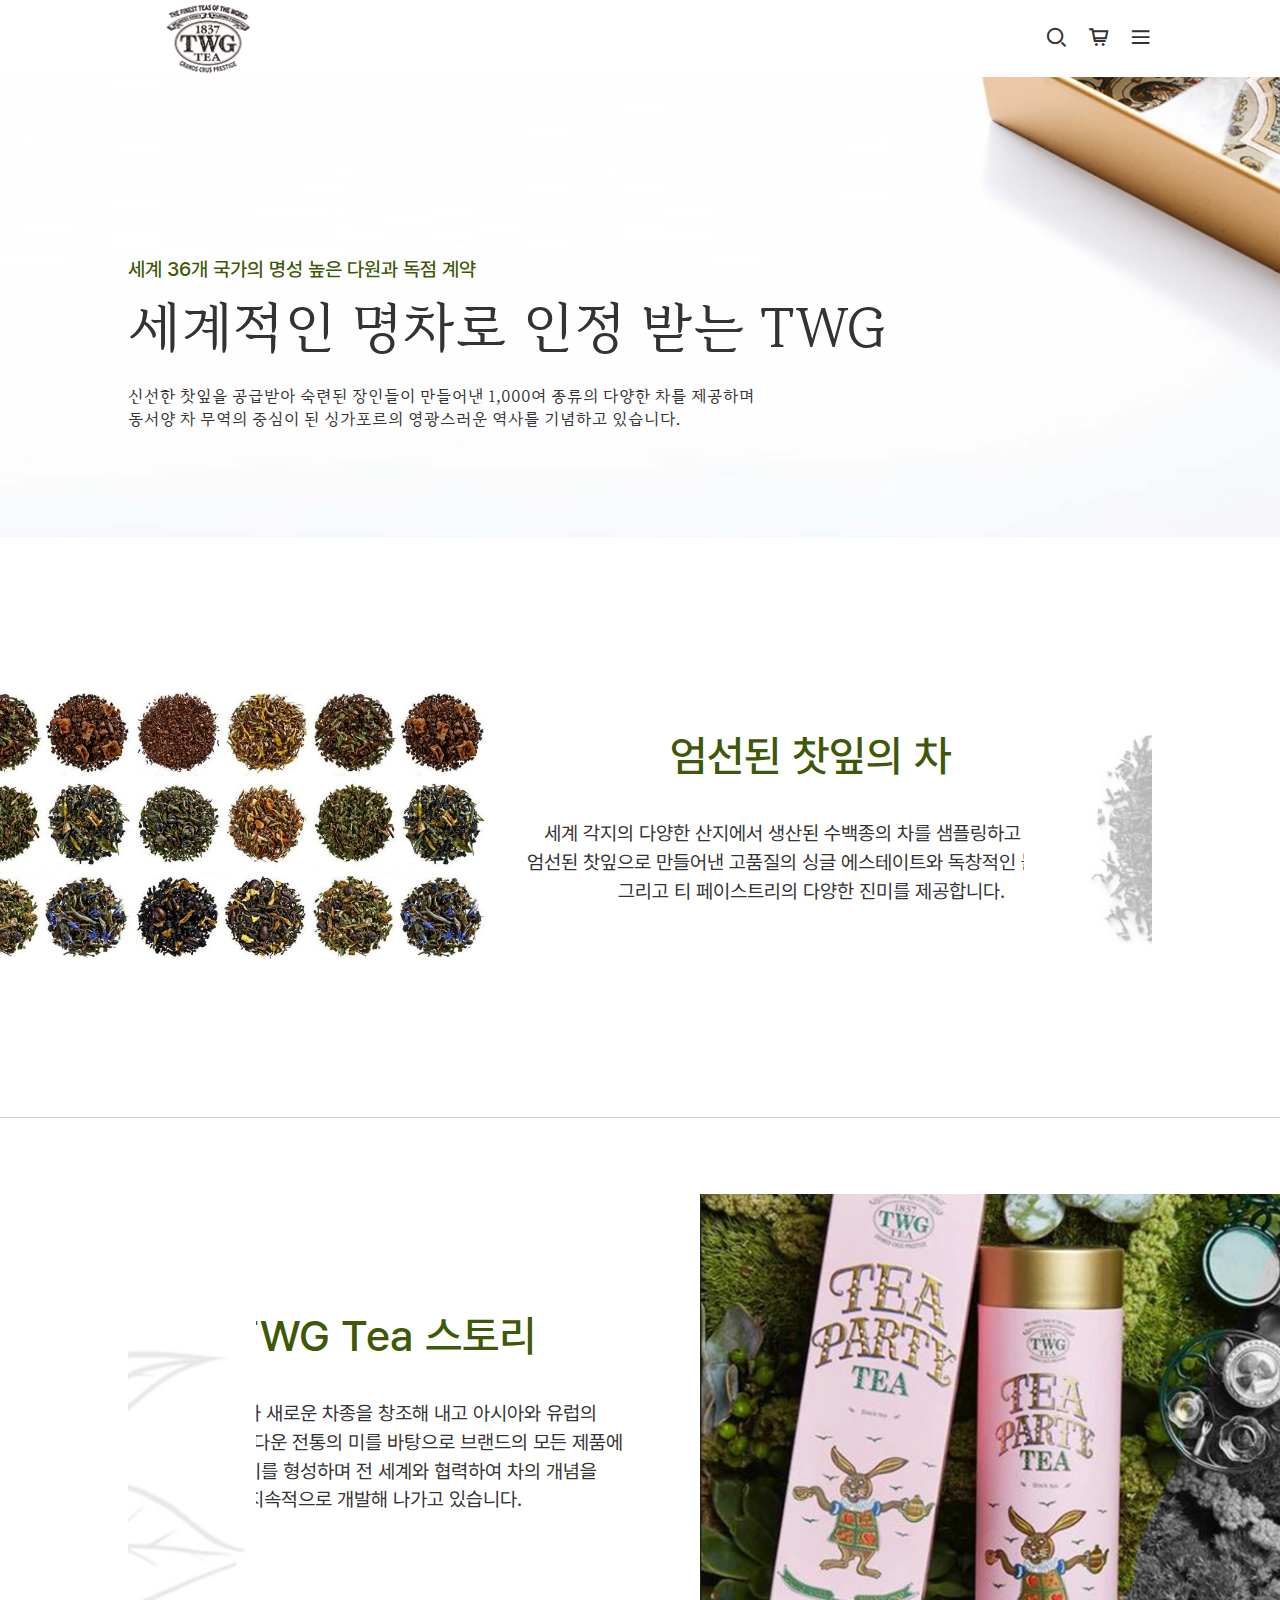
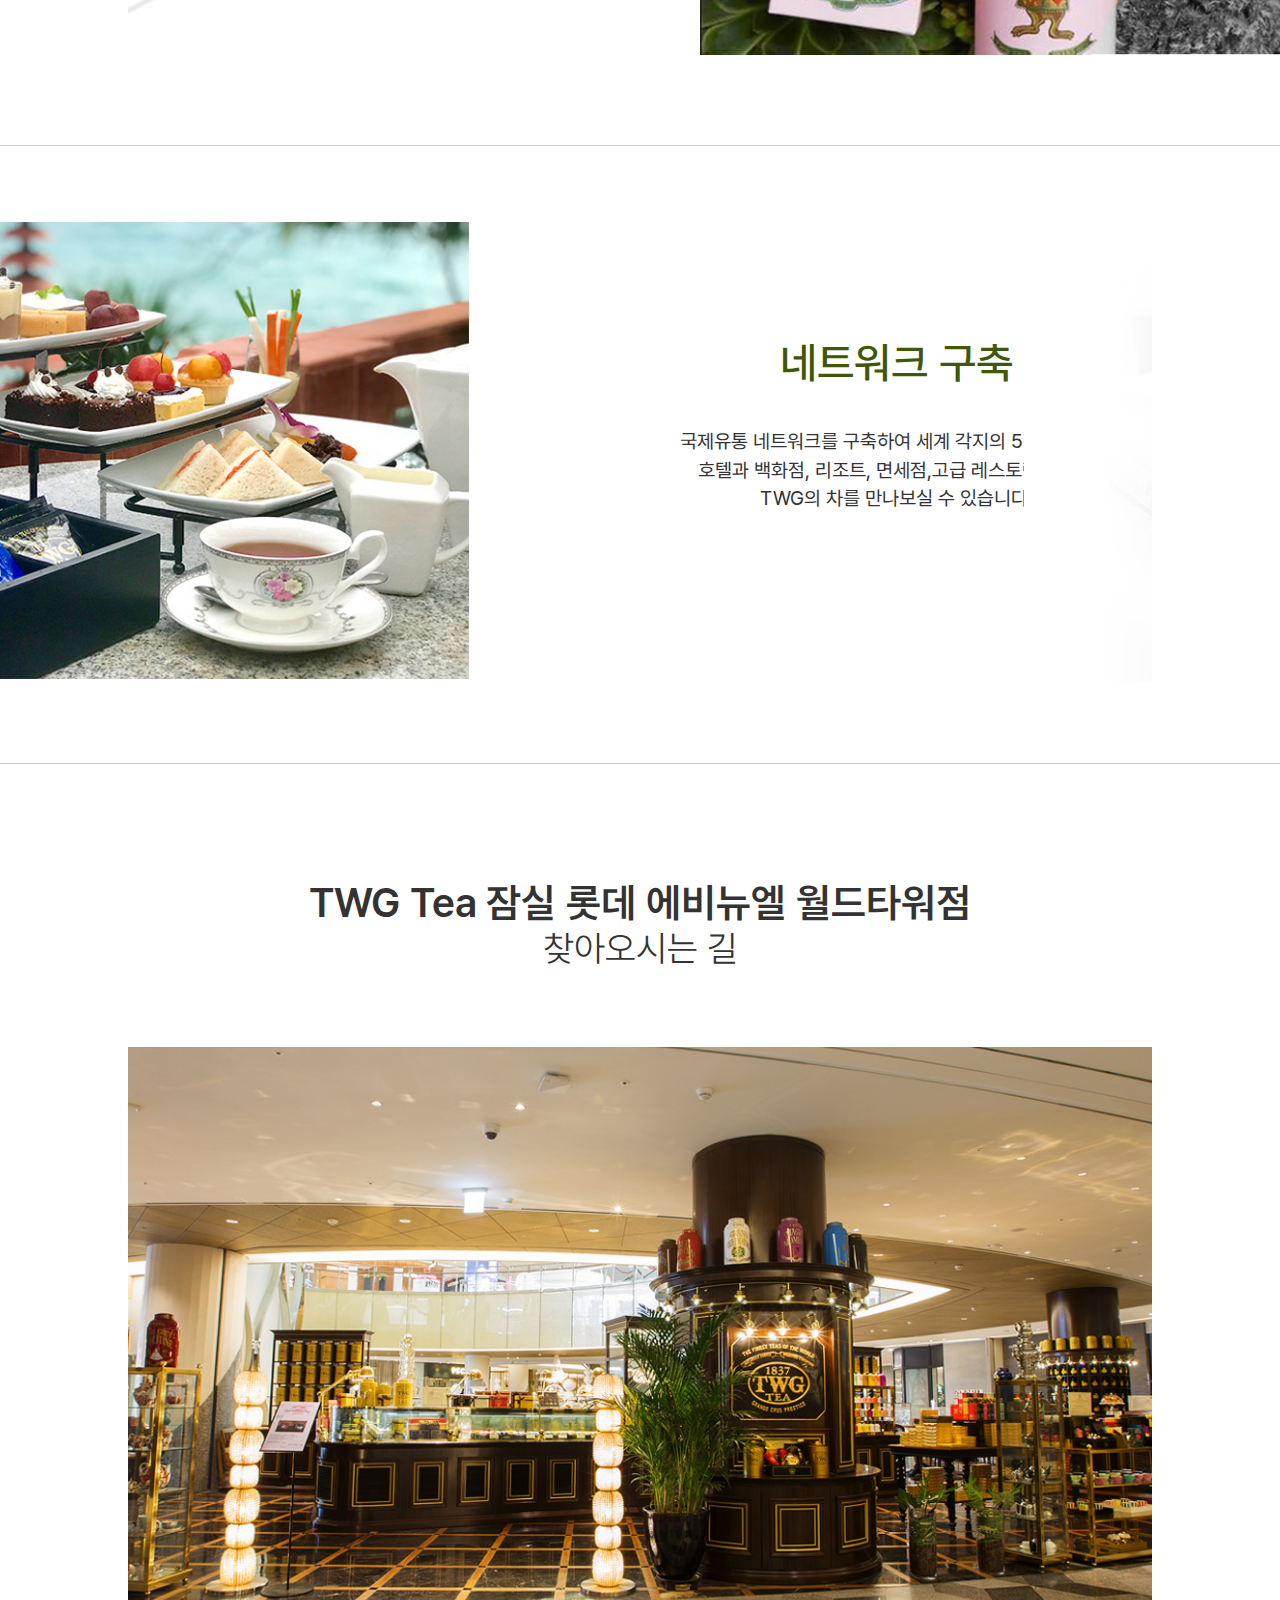
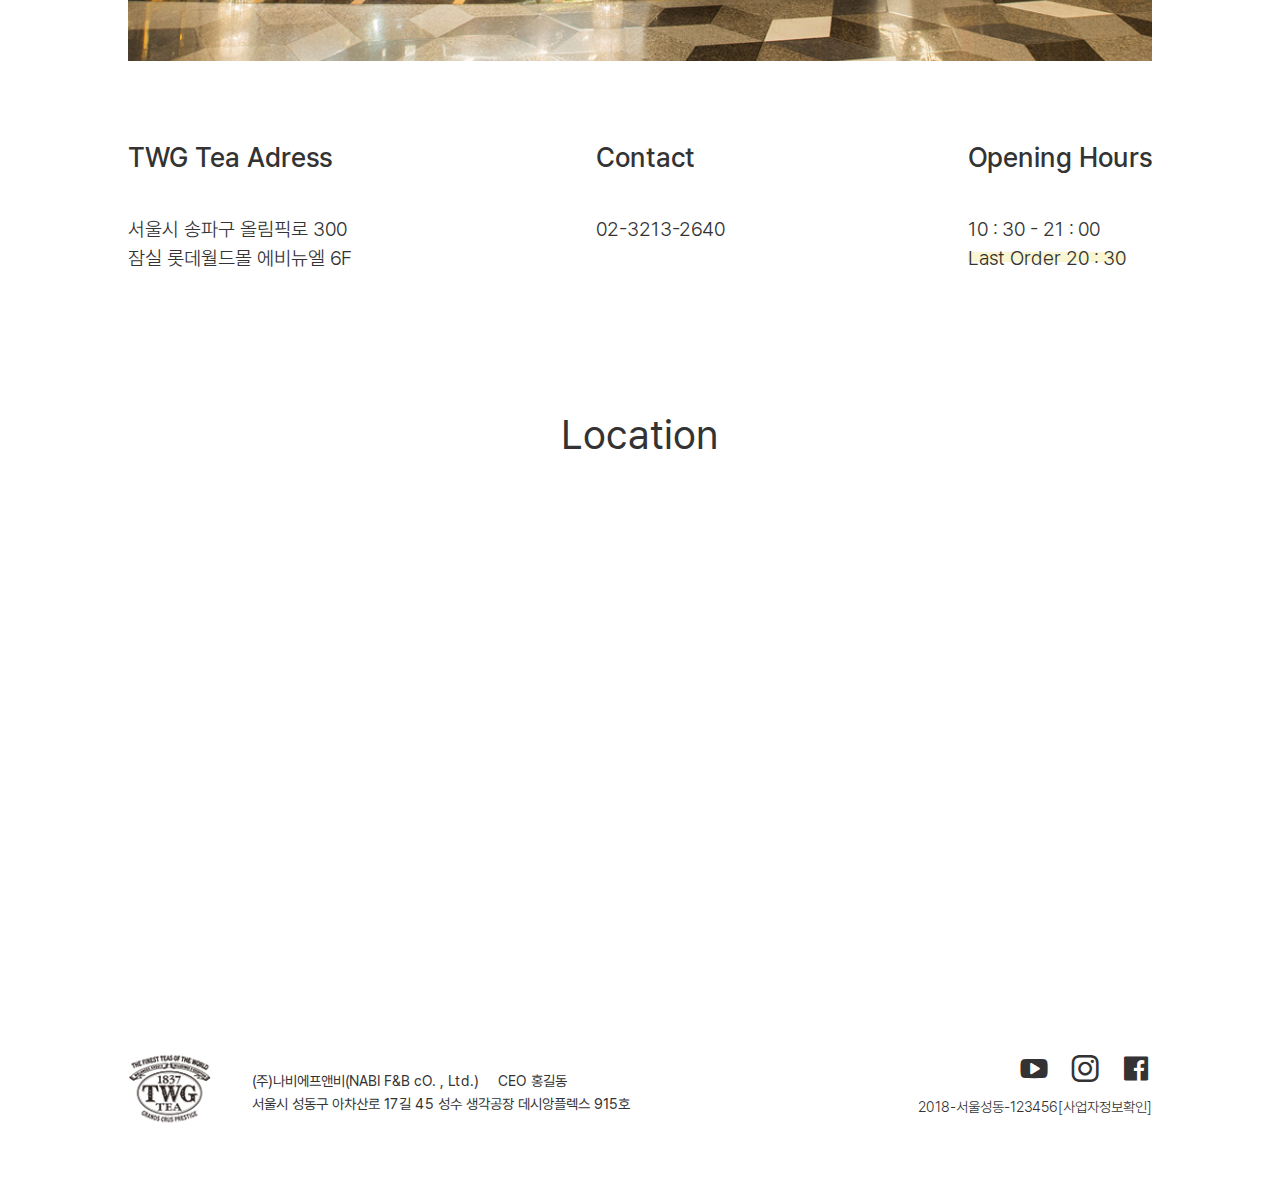
==== commit ae4ade4f: "0608" ====
--- a/twg_sub01.html
+++ b/twg_sub01.html
@@ -13,29 +13,8 @@
     <script src="./js/common.js"></script>
 </head>
 <body>
-
     <!-- 헤더 -->
-    <div class="hdrWrap">
-        <header>
-            <div class="logo"><a href="./index.html"></a></div>
-            <ul class="menu">
-                <li><i></i></li>
-                <li><i></i></li>
-                <li><i></i></li>
-            </ul>
-        </header>
-    </div>
-    
-    <!-- 메뉴박스 -->
-    <div class="memuBoxWrap">
-        <div class="menuBox">
-            <ul class="menu">
-                <li><a href="./twg_sub01.html">스토리</a></li>
-                <li><a href="./twg_sub02.html">티샵</a></li>
-                <li><a href="./twg_sub03.html">GIFT SET</a></li>
-            </ul>
-        </div>
-    </div>
+    <div class="hdr"></div>
 
     <!-- 메인 -->
     <div class="mnWrap">
@@ -180,25 +159,7 @@
     </div>
 
     <!-- 푸터 -->
-    <div class="ftrWrap">
-        <footer>
-            <div class="ftrLeft">
-                <div class="logo"></div>
-                <div class="info">
-                    <h3>(주)나비에프앤비(NABI F&B cO. , Ltd.)<span>CEO 홍길동</span></h3>
-                    <h5>서울시 성동구 아차산로 17길 45 성수 생각공장 데시앙플렉스 915호</h5>
-                </div>
-            </div>
-            <div class="ftrRight">
-                <ul class="sns">
-                    <li></li>
-                    <li></li>
-                    <li></li>
-                </ul>
-                <h5>2018-서울성동-123456[사업자정보확인]</h5>
-            </div>
-        </footer>
-    </div>
+    <div class="ftr"></div>
     
 </body>
 </html>--- a/css/twg_sub01_pc.min.css
+++ b/css/twg_sub01_pc.min.css
@@ -1,2 +1,2 @@
-html{font-size:3vw}html body{font-size:0.7vw;overflow-x:hidden}@font-face{font-family:"xe";src:url("./fonts/xeicon.ttf") format("truetype")}@font-face{font-family:"ptr";src:url("./fonts/Pretendard-Regular.ttf") format("truetype")}@font-face{font-family:"ptm";src:url("./fonts/Pretendard-Medium.ttf") format("truetype")}@font-face{font-family:"ptl";src:url("./fonts/Pretendard-Light.ttf") format("truetype")}@font-face{font-family:"ptsb";src:url("./fonts/Pretendard-SemiBold.ttf") format("truetype")}@font-face{font-family:"hlb";src:url("./fonts/HallymMjo-Bold.ttf") format("truetype")}@font-face{font-family:"hlr";src:url("./fonts/HallymMjo-Regular.ttf") format("truetype")}.hdrWrap header{width:80%;max-width:1080px;margin:0 auto;display:-webkit-box;display:-ms-flexbox;display:flex;-webkit-box-pack:justify;-ms-flex-pack:justify;justify-content:space-between;line-height:min(80px,2rem)}.hdrWrap header .logo{width:calc(100% / 12);height:min(80px,2rem);background-size:cover;background-repeat:no-repeat;background-position:center;background-image:url("../images/index_image/logo.png");margin-left:min(40px,1rem);cursor:pointer}.hdrWrap header .logo a{display:block;width:100%;height:100%}.hdrWrap header .menu{display:-webkit-box;display:-ms-flexbox;display:flex;-webkit-box-pack:justify;-ms-flex-pack:justify;justify-content:space-between;font-family:'xe';font-size:min(26px,2.6em);color:#333}.hdrWrap header .menu li{margin-left:min(20px,0.5rem);cursor:pointer}.memuBoxWrap{background-color:#fff}.memuBoxWrap .menuBox{width:80%;max-width:1080px;margin:0 auto;line-height:min(80px,2rem)}.memuBoxWrap .menuBox .menu{display:-webkit-box;display:-ms-flexbox;display:flex;-webkit-box-pack:justify;-ms-flex-pack:justify;justify-content:space-between;width:calc(100% / 12 * 3.2);margin-left:auto;font-family:'ptr';font-size:min(22px,2.2em);color:#333}.memuBoxWrap .menuBox .menu li{cursor:pointer}.mnWrap main{position:relative}.mnWrap main .image{height:min(480px,12rem);background-size:cover;background-repeat:no-repeat;background-position:center;background-image:url("../images/sub01_image/sub01_main.jpg")}.mnWrap main .texts{width:80%;max-width:1080px;margin:0 auto;position:absolute;left:0;right:0;margin:auto;bottom:min(120px,3rem)}.mnWrap main .texts h5{font-family:'ptm';font-size:min(22px,2.2em);color:#3e5807;line-height:min(40px,1rem)}.mnWrap main .texts h2{font-family:'hlr';font-size:min(60px,6em);color:#333;line-height:min(80px,2rem)}.mnWrap main .texts p{font-family:'hlr';font-size:min(18px,1.8em);color:#333;line-height:min(25px,0.6rem);height:min(40px,1rem);margin-top:min(20px,0.5rem)}.cntWrap .content.cnt01{margin-top:min(80px,2rem)}.cntWrap .content.cnt01 section .artTop article{width:80%;max-width:1080px;margin:0 auto;position:relative}.cntWrap .content.cnt01 section .artTop article .texts{padding-top:min(120px,3rem);width:calc(100% / 12 * 8);margin-left:auto;text-align:center}.cntWrap .content.cnt01 section .artTop article .texts h3{font-family:'ptm';font-size:min(48px,4.8em);color:#3e5807}.cntWrap .content.cnt01 section .artTop article .texts p{margin-top:min(40px,1rem);font-family:'ptr';font-size:min(22px,2.2em);color:#333;line-height:min(30px,0.75rem);height:min(90px,2.25rem);overflow:hidden}.cntWrap .content.cnt01 section .artTop article .images{position:absolute;left:0;right:0;margin:auto;top:0;display:-webkit-box;display:-ms-flexbox;display:flex;-webkit-box-pack:justify;-ms-flex-pack:justify;justify-content:space-between}.cntWrap .content.cnt01 section .artTop article .images .image.i1{width:calc(100% / 12 * 4.2);direction:rtl}.cntWrap .content.cnt01 section .artTop article .images .image.i1 .ovrGrid{background-size:cover;background-repeat:no-repeat;background-position:center;background-size:contain;background-position:right;width:calc((100vw - 1080px) / 2 + 100%);min-width:calc((100vw - 80vw) / 2 + 100%);height:min(440px,11rem);background-image:url("../images/sub01_image/sub01_cnt01_01.jpg")}.cntWrap .content.cnt01 section .artTop article .images .image.i2 .ovrGrid{background-size:cover;background-repeat:no-repeat;background-position:center;background-position:left;width:calc((100vw - 1080px) / 2 + 0%);min-width:calc((100vw - 80vw) / 2 + 0%);height:min(440px,11rem);background-image:url("../images/sub01_image/sub01_cnt01_002.jpg")}.cntWrap .content.cnt01 section .artTop::after{content:'';display:block;height:1px;background-color:#ccc;margin-top:min(220px,5.5rem)}.cntWrap .content.cnt01 section .artMid{margin-top:min(80px,2rem)}.cntWrap .content.cnt01 section .artMid article{width:80%;max-width:1080px;margin:0 auto;position:relative}.cntWrap .content.cnt01 section .artMid article .texts{padding-top:min(120px,3rem);width:calc(100% / 12 * 6);margin-right:auto;text-align:center}.cntWrap .content.cnt01 section .artMid article .texts h3{font-family:'ptm';font-size:min(48px,4.8em);color:#3e5807}.cntWrap .content.cnt01 section .artMid article .texts p{margin-top:min(40px,1rem);font-family:'ptr';font-size:min(22px,2.2em);color:#333;line-height:min(30px,0.75rem)}.cntWrap .content.cnt01 section .artMid article .images{position:absolute;left:0;right:0;margin:auto;top:0;display:-webkit-box;display:-ms-flexbox;display:flex;-webkit-box-pack:justify;-ms-flex-pack:justify;justify-content:space-between}.cntWrap .content.cnt01 section .artMid article .images .image.i3{direction:rtl}.cntWrap .content.cnt01 section .artMid article .images .image.i3 .ovrGrid{background-size:cover;background-repeat:no-repeat;background-position:center;background-position:right;width:calc((100vw - 1080px) / 2 + 0%);min-width:calc((100vw - 80vw) / 2 + 0%);height:min(490px,12.25rem);background-image:url("../images/sub01_image/sub01_cnt01_03.jpg")}.cntWrap .content.cnt01 section .artMid article .images .image.i4{width:calc(100% / 12 * 5.3)}.cntWrap .content.cnt01 section .artMid article .images .image.i4 .ovrGrid{background-size:cover;background-repeat:no-repeat;background-position:center;background-position:left;width:calc((100vw - 1080px) / 2 + 100%);min-width:calc((100vw - 80vw) / 2 + 100%);height:min(480px,12rem);background-image:url("../images/sub01_image/sub01_cnt01_04.jpg")}.cntWrap .content.cnt01 section .artMid::after{content:'';display:block;height:1px;background-color:#ccc;margin-top:min(240px,6rem)}.cntWrap .content.cnt01 section .artBtm{margin-top:min(80px,2rem)}.cntWrap .content.cnt01 section .artBtm article{width:80%;max-width:1080px;margin:0 auto;position:relative}.cntWrap .content.cnt01 section .artBtm article .texts{padding-top:min(120px,3rem);width:calc(100% / 12 * 6);margin-left:auto;text-align:center}.cntWrap .content.cnt01 section .artBtm article .texts h3{font-family:'ptm';font-size:min(48px,4.8em);color:#3e5807}.cntWrap .content.cnt01 section .artBtm article .texts p{margin-top:min(40px,1rem);font-family:'ptr';font-size:min(22px,2.2em);color:#333;line-height:min(30px,0.75rem)}.cntWrap .content.cnt01 section .artBtm article .images{position:absolute;left:0;right:0;margin:auto;top:0;display:-webkit-box;display:-ms-flexbox;display:flex;-webkit-box-pack:justify;-ms-flex-pack:justify;justify-content:space-between}.cntWrap .content.cnt01 section .artBtm article .images .image.i5{width:calc(100% / 12 * 4);direction:rtl}.cntWrap .content.cnt01 section .artBtm article .images .image.i5 .ovrGrid{background-size:cover;background-repeat:no-repeat;background-position:center;background-position:right;width:calc((100vw - 1080px) / 2 + 100%);min-width:calc((100vw - 80vw) / 2 + 100%);height:min(479px,11.9rem);background-image:url("../images/sub01_image/sub01_cnt01_05.jpg")}.cntWrap .content.cnt01 section .artBtm article .images .image.i6 .ovrGrid{background-size:cover;background-repeat:no-repeat;background-position:center;background-position:left;width:calc((100vw - 1080px) / 2 + 0%);min-width:calc((100vw - 80vw) / 2 + 0%);height:min(480px,12rem);background-image:url("../images/sub01_image/sub01_cnt01_06.jpg")}.cntWrap .content.cnt01 section .artBtm::after{content:'';display:block;height:1px;background-color:#ccc;margin-top:min(260px,6.5rem)}.cntWrap .content.cnt02{width:80%;max-width:1080px;margin:0 auto;margin-top:min(120px,3rem)}.cntWrap .content.cnt02 header{text-align:center;color:#333}.cntWrap .content.cnt02 header h2{font-family:'ptsb';font-size:min(45px,4.5em)}.cntWrap .content.cnt02 header h3{font-family:'ptl';font-size:min(40px,4em)}.cntWrap .content.cnt02 section{margin-top:min(80px,2rem)}.cntWrap .content.cnt02 section article .image{height:min(640px,16rem);background-size:cover;background-repeat:no-repeat;background-position:center;background-image:url("../images/sub01_image/sub01_cnt03.jpg")}.cntWrap .content.cnt02 section article .texts{margin-top:min(80px,2rem);display:-webkit-box;display:-ms-flexbox;display:flex;-webkit-box-pack:justify;-ms-flex-pack:justify;justify-content:space-between;color:#333}.cntWrap .content.cnt02 section article .texts h3{font-family:'ptm';font-size:min(30px,3em);line-height:min(40px,1rem)}.cntWrap .content.cnt02 section article .texts p{margin-top:min(40px,1rem);font-family:'ptl';font-size:min(22px,2.2em);line-height:min(30px,0.75rem);height:min(60px,1.5rem);overflow:hidden}.cntWrap .content.cnt02 section article .texts .txtRight::after{content:'';display:block;height:min(10px,0.25rem);width:85%;background-color:#faf6d1;position:relative;z-index:-1;bottom:20px}.cntWrap .content.cnt03{width:80%;max-width:1080px;margin:0 auto;margin-top:min(120px,3rem)}.cntWrap .content.cnt03 header h2{font-family:'ptr';font-size:min(45px,4.5em);text-align:center;line-height:min(80px,2rem);color:#333}.cntWrap .content.cnt03 section{margin-top:min(40px,1rem)}.cntWrap .content.cnt03 section article .image{width:100%;height:min(440px,11rem);overflow:hidden}.ftrWrap{margin-top:min(40px,1rem)}.ftrWrap footer{width:80%;max-width:1080px;margin:0 auto;display:-webkit-box;display:-ms-flexbox;display:flex;-webkit-box-pack:justify;-ms-flex-pack:justify;justify-content:space-between;padding:min(80px,2rem) 0}.ftrWrap footer .ftrLeft{width:calc(100% / 12 * 6.5);display:-webkit-box;display:-ms-flexbox;display:flex}.ftrWrap footer .ftrLeft .logo{width:calc(100% / 6.5);background-size:cover;background-repeat:no-repeat;background-position:center;height:min(80px,2rem);background-image:url("../images/index_image/logo.png")}.ftrWrap footer .ftrLeft .info{width:calc(100% / 6.5 * 5);margin-left:min(40px,1rem);margin-top:min(20px,0.5rem);font-family:'ptr';font-size:min(16px,1.6em);color:#333;line-height:min(25px,0.6rem)}.ftrWrap footer .ftrLeft .info h3 span{margin-left:min(20px,0.5rem)}.ftrWrap footer .ftrRight .sns{display:-webkit-box;display:-ms-flexbox;display:flex;-webkit-box-pack:justify;-ms-flex-pack:justify;justify-content:space-between;-webkit-box-pack:end;-ms-flex-pack:end;justify-content:end;font-family:'xe';font-size:min(36px,3.6em);color:#333;line-height:min(40px,1rem)}.ftrWrap footer .ftrRight .sns li{margin-left:min(20px,0.5rem)}.ftrWrap footer .ftrRight h5{font-family:'ptl';font-size:min(16px,1.6em);color:#333;line-height:min(40px,1rem)}
+html{font-size:3vw}html body{font-size:0.7vw;overflow-x:hidden}@font-face{font-family:"xe";src:url("./fonts/xeicon.ttf") format("truetype")}@font-face{font-family:"ptr";src:url("./fonts/Pretendard-Regular.ttf") format("truetype")}@font-face{font-family:"ptm";src:url("./fonts/Pretendard-Medium.ttf") format("truetype")}@font-face{font-family:"ptl";src:url("./fonts/Pretendard-Light.ttf") format("truetype")}@font-face{font-family:"ptsb";src:url("./fonts/Pretendard-SemiBold.ttf") format("truetype")}@font-face{font-family:"hlb";src:url("./fonts/HallymMjo-Bold.ttf") format("truetype")}@font-face{font-family:"hlr";src:url("./fonts/HallymMjo-Regular.ttf") format("truetype")}.hdrWrap header{width:80%;max-width:1080px;margin:0 auto;display:-webkit-box;display:-ms-flexbox;display:flex;-webkit-box-pack:justify;-ms-flex-pack:justify;justify-content:space-between;line-height:min(80px,2rem)}.hdrWrap header .logo{width:calc(100% / 12);height:min(80px,2rem);background-size:cover;background-repeat:no-repeat;background-position:center;background-image:url("../images/index_image/logo.png");margin-left:min(40px,1rem);cursor:pointer}.hdrWrap header .logo a{display:block;width:100%;height:100%}.hdrWrap header .menu{display:-webkit-box;display:-ms-flexbox;display:flex;-webkit-box-pack:justify;-ms-flex-pack:justify;justify-content:space-between;font-family:'xe';font-size:min(26px,2.6em);color:#333}.hdrWrap header .menu li{margin-left:min(20px,0.5rem);cursor:pointer}.menuBoxWrap{background-color:#fff;height:0;-webkit-transition:height 0.5s;transition:height 0.5s}.menuBoxWrap.on{height:min(80px,2rem)}.menuBoxWrap .menuBox{width:80%;max-width:1080px;margin:0 auto;line-height:min(80px,2rem)}.menuBoxWrap .menuBox .menu{display:-webkit-box;display:-ms-flexbox;display:flex;-webkit-box-pack:justify;-ms-flex-pack:justify;justify-content:space-between;width:calc(100% / 12 * 3.2);margin-left:auto;font-family:'ptr';font-size:min(22px,2.2em);color:#333}.menuBoxWrap .menuBox .menu li{cursor:pointer}.mnWrap main{position:relative}.mnWrap main .image{height:min(480px,12rem);background-size:cover;background-repeat:no-repeat;background-position:center;background-image:url("../images/sub01_image/sub01_main.jpg")}.mnWrap main .texts{width:80%;max-width:1080px;margin:0 auto;position:absolute;left:0;right:0;margin:auto;bottom:min(120px,3rem)}.mnWrap main .texts h5{font-family:'ptm';font-size:min(22px,2.2em);color:#3e5807;line-height:min(40px,1rem)}.mnWrap main .texts h2{font-family:'hlr';font-size:min(60px,6em);color:#333;line-height:min(80px,2rem)}.mnWrap main .texts p{font-family:'hlr';font-size:min(18px,1.8em);color:#333;line-height:min(25px,0.6rem);height:min(40px,1rem);margin-top:min(20px,0.5rem)}.cntWrap .content.cnt01{margin-top:min(80px,2rem)}.cntWrap .content.cnt01 section .artTop article{width:80%;max-width:1080px;margin:0 auto;position:relative}.cntWrap .content.cnt01 section .artTop article .texts{padding-top:min(120px,3rem);width:calc(100% / 12 * 8);margin-left:auto;text-align:center}.cntWrap .content.cnt01 section .artTop article .texts h3{font-family:'ptm';font-size:min(48px,4.8em);color:#3e5807}.cntWrap .content.cnt01 section .artTop article .texts p{margin-top:min(40px,1rem);font-family:'ptr';font-size:min(22px,2.2em);color:#333;line-height:min(30px,0.75rem);height:min(90px,2.25rem);overflow:hidden}.cntWrap .content.cnt01 section .artTop article .images{position:absolute;left:0;right:0;margin:auto;top:0;display:-webkit-box;display:-ms-flexbox;display:flex;-webkit-box-pack:justify;-ms-flex-pack:justify;justify-content:space-between}.cntWrap .content.cnt01 section .artTop article .images .image.i1{width:calc(100% / 12 * 4.2);direction:rtl}.cntWrap .content.cnt01 section .artTop article .images .image.i1 .ovrGrid{background-size:cover;background-repeat:no-repeat;background-position:center;background-size:contain;background-position:right;width:calc((100vw - 1080px) / 2 + 100%);min-width:calc((100vw - 80vw) / 2 + 100%);height:min(440px,11rem);background-image:url("../images/sub01_image/sub01_cnt01_01.jpg")}.cntWrap .content.cnt01 section .artTop article .images .image.i2 .ovrGrid{background-size:cover;background-repeat:no-repeat;background-position:center;background-position:left;width:calc((100vw - 1080px) / 2 + 0%);min-width:calc((100vw - 80vw) / 2 + 0%);height:min(440px,11rem);background-image:url("../images/sub01_image/sub01_cnt01_002.jpg")}.cntWrap .content.cnt01 section .artTop::after{content:'';display:block;height:1px;background-color:#ccc;margin-top:min(220px,5.5rem)}.cntWrap .content.cnt01 section .artMid{margin-top:min(80px,2rem)}.cntWrap .content.cnt01 section .artMid article{width:80%;max-width:1080px;margin:0 auto;position:relative}.cntWrap .content.cnt01 section .artMid article .texts{padding-top:min(120px,3rem);width:calc(100% / 12 * 6);margin-right:auto;text-align:center}.cntWrap .content.cnt01 section .artMid article .texts h3{font-family:'ptm';font-size:min(48px,4.8em);color:#3e5807}.cntWrap .content.cnt01 section .artMid article .texts p{margin-top:min(40px,1rem);font-family:'ptr';font-size:min(22px,2.2em);color:#333;line-height:min(30px,0.75rem)}.cntWrap .content.cnt01 section .artMid article .images{position:absolute;left:0;right:0;margin:auto;top:0;display:-webkit-box;display:-ms-flexbox;display:flex;-webkit-box-pack:justify;-ms-flex-pack:justify;justify-content:space-between}.cntWrap .content.cnt01 section .artMid article .images .image.i3{direction:rtl}.cntWrap .content.cnt01 section .artMid article .images .image.i3 .ovrGrid{background-size:cover;background-repeat:no-repeat;background-position:center;background-position:right;width:calc((100vw - 1080px) / 2 + 0%);min-width:calc((100vw - 80vw) / 2 + 0%);height:min(490px,12.25rem);background-image:url("../images/sub01_image/sub01_cnt01_03.jpg")}.cntWrap .content.cnt01 section .artMid article .images .image.i4{width:calc(100% / 12 * 5.3)}.cntWrap .content.cnt01 section .artMid article .images .image.i4 .ovrGrid{background-size:cover;background-repeat:no-repeat;background-position:center;background-position:left;width:calc((100vw - 1080px) / 2 + 100%);min-width:calc((100vw - 80vw) / 2 + 100%);height:min(480px,12rem);background-image:url("../images/sub01_image/sub01_cnt01_04.jpg")}.cntWrap .content.cnt01 section .artMid::after{content:'';display:block;height:1px;background-color:#ccc;margin-top:min(240px,6rem)}.cntWrap .content.cnt01 section .artBtm{margin-top:min(80px,2rem)}.cntWrap .content.cnt01 section .artBtm article{width:80%;max-width:1080px;margin:0 auto;position:relative}.cntWrap .content.cnt01 section .artBtm article .texts{padding-top:min(120px,3rem);width:calc(100% / 12 * 6);margin-left:auto;text-align:center}.cntWrap .content.cnt01 section .artBtm article .texts h3{font-family:'ptm';font-size:min(48px,4.8em);color:#3e5807}.cntWrap .content.cnt01 section .artBtm article .texts p{margin-top:min(40px,1rem);font-family:'ptr';font-size:min(22px,2.2em);color:#333;line-height:min(30px,0.75rem)}.cntWrap .content.cnt01 section .artBtm article .images{position:absolute;left:0;right:0;margin:auto;top:0;display:-webkit-box;display:-ms-flexbox;display:flex;-webkit-box-pack:justify;-ms-flex-pack:justify;justify-content:space-between}.cntWrap .content.cnt01 section .artBtm article .images .image.i5{width:calc(100% / 12 * 4);direction:rtl}.cntWrap .content.cnt01 section .artBtm article .images .image.i5 .ovrGrid{background-size:cover;background-repeat:no-repeat;background-position:center;background-position:right;width:calc((100vw - 1080px) / 2 + 100%);min-width:calc((100vw - 80vw) / 2 + 100%);height:min(479px,11.9rem);background-image:url("../images/sub01_image/sub01_cnt01_05.jpg")}.cntWrap .content.cnt01 section .artBtm article .images .image.i6 .ovrGrid{background-size:cover;background-repeat:no-repeat;background-position:center;background-position:left;width:calc((100vw - 1080px) / 2 + 0%);min-width:calc((100vw - 80vw) / 2 + 0%);height:min(480px,12rem);background-image:url("../images/sub01_image/sub01_cnt01_06.jpg")}.cntWrap .content.cnt01 section .artBtm::after{content:'';display:block;height:1px;background-color:#ccc;margin-top:min(260px,6.5rem)}.cntWrap .content.cnt02{width:80%;max-width:1080px;margin:0 auto;margin-top:min(120px,3rem)}.cntWrap .content.cnt02 header{text-align:center;color:#333}.cntWrap .content.cnt02 header h2{font-family:'ptsb';font-size:min(45px,4.5em)}.cntWrap .content.cnt02 header h3{font-family:'ptl';font-size:min(40px,4em)}.cntWrap .content.cnt02 section{margin-top:min(80px,2rem)}.cntWrap .content.cnt02 section article .image{height:min(640px,16rem);background-size:cover;background-repeat:no-repeat;background-position:center;background-image:url("../images/sub01_image/sub01_cnt03.jpg")}.cntWrap .content.cnt02 section article .texts{margin-top:min(80px,2rem);display:-webkit-box;display:-ms-flexbox;display:flex;-webkit-box-pack:justify;-ms-flex-pack:justify;justify-content:space-between;color:#333}.cntWrap .content.cnt02 section article .texts h3{font-family:'ptm';font-size:min(30px,3em);line-height:min(40px,1rem)}.cntWrap .content.cnt02 section article .texts p{margin-top:min(40px,1rem);font-family:'ptl';font-size:min(22px,2.2em);line-height:min(30px,0.75rem);height:min(60px,1.5rem);overflow:hidden}.cntWrap .content.cnt02 section article .texts .txtRight::after{content:'';display:block;height:min(10px,0.25rem);width:85%;background-color:#faf6d1;position:relative;z-index:-1;bottom:20px}.cntWrap .content.cnt03{width:80%;max-width:1080px;margin:0 auto;margin-top:min(120px,3rem)}.cntWrap .content.cnt03 header h2{font-family:'ptr';font-size:min(45px,4.5em);text-align:center;line-height:min(80px,2rem);color:#333}.cntWrap .content.cnt03 section{margin-top:min(40px,1rem)}.cntWrap .content.cnt03 section article .image{width:100%;height:min(440px,11rem);overflow:hidden}.ftrWrap{margin-top:min(40px,1rem)}.ftrWrap footer{width:80%;max-width:1080px;margin:0 auto;display:-webkit-box;display:-ms-flexbox;display:flex;-webkit-box-pack:justify;-ms-flex-pack:justify;justify-content:space-between;padding:min(80px,2rem) 0}.ftrWrap footer .ftrLeft{width:calc(100% / 12 * 6.5);display:-webkit-box;display:-ms-flexbox;display:flex}.ftrWrap footer .ftrLeft .logo{width:calc(100% / 6.5);background-size:cover;background-repeat:no-repeat;background-position:center;height:min(80px,2rem);background-image:url("../images/index_image/logo.png")}.ftrWrap footer .ftrLeft .info{width:calc(100% / 6.5 * 5);margin-left:min(40px,1rem);margin-top:min(20px,0.5rem);font-family:'ptr';font-size:min(16px,1.6em);color:#333;line-height:min(25px,0.6rem)}.ftrWrap footer .ftrLeft .info h3 span{margin-left:min(20px,0.5rem)}.ftrWrap footer .ftrRight .sns{display:-webkit-box;display:-ms-flexbox;display:flex;-webkit-box-pack:justify;-ms-flex-pack:justify;justify-content:space-between;-webkit-box-pack:end;-ms-flex-pack:end;justify-content:end;font-family:'xe';font-size:min(36px,3.6em);color:#333;line-height:min(40px,1rem)}.ftrWrap footer .ftrRight .sns li{margin-left:min(20px,0.5rem)}.ftrWrap footer .ftrRight h5{font-family:'ptl';font-size:min(16px,1.6em);color:#333;line-height:min(40px,1rem)}
 /*# sourceMappingURL=twg_sub01_pc.min.css.map */